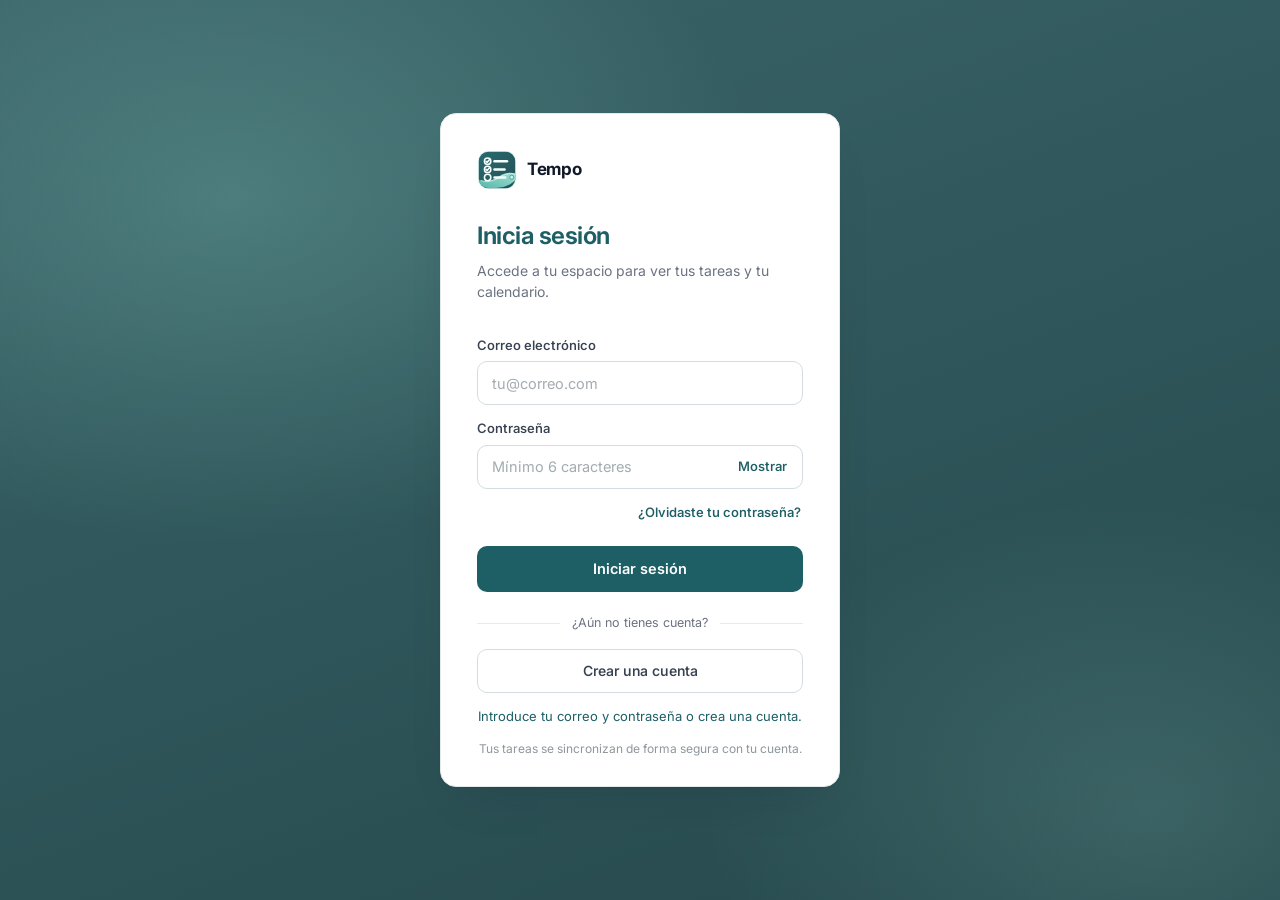
==== tempo/index.html @ befe290d "Rename index.html to tempo/index.html" ====
<!DOCTYPE html>
<html lang="es">
<head>
<meta charset="UTF-8">
<meta name="viewport" content="width=device-width, initial-scale=1, viewport-fit=cover">
<link rel="icon" type="image/png" sizes="256x256" href="[data-uri]">
<link rel="shortcut icon" type="image/png" href="[data-uri]">
<title>Tempo</title>
    

<link rel="preconnect" href="https://fonts.googleapis.com">
<link rel="preconnect" href="https://fonts.gstatic.com" crossorigin>
<link href="https://fonts.googleapis.com/css2?family=Inter:wght@400;500;600;700&display=swap" rel="stylesheet">
<style>
:root{
  --white:#ffffff;--ink:#111827;--ink2:#374151;--mute:#6b7280;--faint:#9ca3af;
  --line:#e5e7eb;--hover:#f6f7f9;
  --petrol:#1e5f66;--petrol-d:#174b51;--petrol-s:#e8f1f2;
  --red:#b42318;--red-s:#fef3f2;--amber:#92400e;--amber-s:#fef7e6;
  --blue-s:#eaf0f8;--blue:#2d4a6e;--green-s:#e9f5ee;--green:#2f6f4f;
  --sans:"Inter",system-ui,-apple-system,"Segoe UI",Roboto,sans-serif;
  color-scheme:light;
}
*{box-sizing:border-box}
html,body{margin:0;height:100%}
body{font-family:var(--sans);background:var(--white);color:var(--ink);font-size:14px;line-height:1.5;-webkit-font-smoothing:antialiased}
button,input,select,textarea{font:inherit;color:inherit}
button{cursor:pointer;background:none;border:0;padding:0}
svg{display:block}

.app{display:none;grid-template-columns:232px 1fr;height:100%}

/* Sidebar */
aside{background:var(--petrol);color:#d7e7e8;padding:22px 14px;display:flex;flex-direction:column;gap:2px;overflow:auto;padding-top:calc(22px + env(safe-area-inset-top,0px))}
.logo{display:flex;align-items:center;gap:10px;color:#fff;font-weight:700;font-size:20px;letter-spacing:-.03em;padding:4px 10px 26px}
.logo .tempo-mark{width:38px;height:38px;flex:none;filter:drop-shadow(0 2px 4px rgba(0,0,0,.16))}
.brand-name{color:#ffffff;font-weight:700;font-size:20px;letter-spacing:-.03em;line-height:1}.brand-dot{color:#9fd5ce;margin-left:1px;text-shadow:0 0 7px rgba(159,213,206,.45)}
.nav{display:flex;align-items:center;gap:10px;padding:8px 10px;border-radius:7px;color:#d7e7e8;width:100%;text-align:left;font-weight:500}
.nav svg{width:17px;height:17px;stroke:currentColor;fill:none;stroke-width:1.8;stroke-linecap:round;stroke-linejoin:round;flex:none;opacity:.85}
.nav:hover{background:rgba(255,255,255,.08);color:#fff}
.nav.on{background:rgba(255,255,255,.16);color:#fff}
.nav .count{margin-left:auto;font-size:12px;color:#a9cbcd;font-weight:500}
.side-h{font-size:11px;text-transform:uppercase;letter-spacing:.07em;color:#8fb9bb;font-weight:600;padding:0 10px;margin:28px 0 8px}
.tg{display:flex;align-items:center;gap:10px;padding:7px 10px;border-radius:7px;width:100%;text-align:left;color:#d7e7e8}
.tg:hover{background:rgba(255,255,255,.08);color:#fff}
.tg .count{margin-left:auto;font-size:12px;color:#a9cbcd}
.dot{width:8px;height:8px;border-radius:50%;background:var(--c);flex:none;display:inline-block}
.me{margin-top:auto;display:flex;align-items:center;gap:10px;padding:12px 10px;border-top:1px solid rgba(255,255,255,.12);color:#fff;font-weight:500}
.me small{display:block;color:#a9cbcd;font-size:12px;font-weight:400}
.avatar{width:32px;height:32px;border-radius:50%;background:rgba(255,255,255,.16);display:grid;place-items:center;font-weight:600;font-size:13px;flex:none}

/* Main */
main{padding:30px 40px 80px;overflow:auto;min-width:0;max-width:1120px;width:100%}
.page-h{display:flex;justify-content:space-between;align-items:center;gap:16px;flex-wrap:wrap;margin-bottom:24px}
h1{font-size:22px;font-weight:650;margin:0;letter-spacing:-.02em}
.sub{color:var(--mute);margin-top:3px}
.muted{color:var(--mute)}
.red{color:var(--red)}

.btn{display:inline-flex;align-items:center;gap:7px;height:36px;padding:0 14px;border-radius:8px;font-weight:500;font-size:14px;border:1px solid transparent;white-space:nowrap;transition:background .12s,border-color .12s}
.btn svg{width:16px;height:16px;stroke:currentColor;fill:none;stroke-width:2;stroke-linecap:round;stroke-linejoin:round}
.btn.primary{background:var(--petrol);color:#fff}
.btn.primary:hover{background:var(--petrol-d)}
.btn.secondary{background:#fff;border-color:var(--line);color:var(--ink2)}
.btn.secondary:hover{background:var(--hover);border-color:#d1d5db}
.btn.ghost{color:var(--ink2)}
.btn.ghost:hover{background:var(--hover)}
.btn.danger{color:var(--red)}
.btn.danger:hover{background:var(--red-s)}
.btn.icon{width:36px;padding:0;justify-content:center}
.link{color:var(--petrol);font-weight:500;font-size:13px;padding:4px 6px;border-radius:6px}
.link:hover{background:var(--petrol-s)}

/* Stats */
.page-h.band{background:#dcecee;margin:-30px -40px 28px;padding:30px 40px 26px;border-bottom:1px solid #c5dcdf}
.page-h.band h1{color:#174b51}
.page-h.band .sub{color:#4d7478}
/* Stats */
.stats{display:grid;grid-template-columns:repeat(4,minmax(0,1fr));border:1px solid var(--line);border-radius:10px;margin-bottom:28px;background:#fff;overflow:hidden;box-shadow:0 1px 2px rgba(17,24,39,.04),0 6px 16px -6px rgba(17,24,39,.12)}
.stat{padding:16px 18px;border-top:3px solid var(--petrol)}
.stat+.stat{border-left:1px solid var(--line)}
.stat .l{font-size:13px;color:var(--mute)}
.stat .sh{display:flex;align-items:center;gap:9px}
.sico{width:30px;height:30px;border-radius:8px;background:var(--petrol-s);color:var(--petrol);display:grid;place-items:center;flex:none}
.sico svg{width:16px;height:16px;stroke:currentColor;fill:none;stroke-width:2;stroke-linecap:round;stroke-linejoin:round}
.stat .v{font-size:30px;font-weight:650;letter-spacing:-.02em;margin-top:12px;line-height:1}
.stat .cap{font-size:12.5px;color:var(--mute);margin-top:9px}
.pbar{height:6px;background:var(--hover);border-radius:99px;overflow:hidden;margin-top:12px}
.pbar div{height:100%;background:var(--petrol);border-radius:99px}
.stat .v.red{color:var(--red)}

/* Sections */
.sec{margin-bottom:28px}
.sec-h{display:flex;align-items:center;justify-content:space-between;margin-bottom:8px}
.sec-h h2{font-size:15px;font-weight:600;margin:0;display:flex;align-items:center;gap:8px}
.sec-h h2 span{font-size:12px;color:var(--mute);background:var(--hover);border:1px solid var(--line);border-radius:99px;padding:0 8px;font-weight:500}
.list{border:1px solid var(--line);border-radius:10px;overflow:hidden;background:#fff;box-shadow:0 1px 2px rgba(17,24,39,.04),0 6px 16px -6px rgba(17,24,39,.12)}
.item{display:flex;align-items:center;gap:14px;padding:12px 14px;background:#fff}
.item+.item{border-top:1px solid var(--line)}
.item:hover{background:var(--hover)}
.item:hover .acts{opacity:1}
.item-main{flex:1;min-width:0;cursor:pointer}
.item-t{font-weight:500;overflow-wrap:anywhere}
.item.done .item-t{text-decoration:line-through;color:var(--mute)}
.item.done{opacity:.65}
.item-m{display:flex;align-items:center;gap:12px;flex-wrap:wrap;font-size:13px;color:var(--mute);margin-top:2px}
.item-m span{display:inline-flex;align-items:center;gap:6px}
.acts{display:flex;gap:2px;opacity:.55;transition:opacity .12s;flex:none}
@media (hover:none){.acts{opacity:1}}
.ibtn{width:30px;height:30px;border-radius:7px;display:grid;place-items:center;color:var(--mute)}
.ibtn:hover{background:#fff;color:var(--ink);box-shadow:0 0 0 1px var(--line)}
.ibtn.del:hover{color:var(--red)}
.ibtn svg{width:16px;height:16px;stroke:currentColor;fill:none;stroke-width:1.8;stroke-linecap:round;stroke-linejoin:round}
.chk{width:18px;height:18px;border:1.5px solid #c4cad3;border-radius:5px;flex:none;display:grid;place-items:center;background:#fff}
.chk:hover{border-color:var(--petrol)}
.chk.on{background:var(--petrol);border-color:var(--petrol)}
.chk svg{width:11px;height:11px;stroke:#fff;stroke-width:3;fill:none}
.badge{display:inline-flex;align-items:center;font-size:12px;font-weight:500;padding:1px 8px;border-radius:99px;background:var(--hover);color:var(--ink2)}
.badge.red{background:var(--red-s);color:var(--red)}
.badge.amber{background:var(--amber-s);color:var(--amber)}
.badge.blue{background:var(--blue-s);color:var(--blue)}
.badge.green{background:var(--green-s);color:var(--green)}
.empty{padding:28px 16px;text-align:center;color:var(--mute);border:1px dashed #d1d5db;border-radius:10px}

/* Calendar */
.toolbar{display:flex;align-items:center;justify-content:space-between;gap:12px;flex-wrap:wrap;margin-bottom:16px}
.tb-l{display:flex;align-items:center;gap:8px}
.tb-l h2{font-size:18px;font-weight:600;margin:0 8px;text-transform:capitalize;letter-spacing:-.01em}
.iconbox{width:32px;height:32px;border:1px solid var(--line);border-radius:7px;display:grid;place-items:center;background:#fff;color:var(--ink2)}
.iconbox:hover{background:var(--hover)}
.iconbox svg{width:15px;height:15px;stroke:currentColor;fill:none;stroke-width:2;stroke-linecap:round;stroke-linejoin:round}
.seg{display:inline-flex;background:var(--hover);border:1px solid var(--line);border-radius:8px;padding:2px}
.seg button{padding:5px 14px;border-radius:6px;color:var(--mute);font-weight:500;font-size:13px}
.seg button.on{background:#fff;color:var(--ink);box-shadow:0 1px 2px rgba(0,0,0,.08)}
.scroll{overflow-x:auto;border:1px solid var(--line);border-radius:10px}
.cal{min-width:780px}
.cal-grid{display:grid;grid-template-columns:repeat(7,minmax(0,1fr))}
.dh{padding:9px 10px;font-size:12px;color:var(--mute);font-weight:600;border-bottom:1px solid var(--line);background:var(--hover);text-transform:uppercase;letter-spacing:.04em}
.cell{min-height:120px;border-right:1px solid var(--line);border-bottom:1px solid var(--line);padding:6px 6px 8px;display:flex;flex-direction:column;gap:3px;min-width:0}
.cell:nth-child(7n){border-right:0}
.cell.out{background:#fbfbfc}
.cell.out .n{color:var(--faint)}
.cell .n{display:flex;justify-content:space-between;align-items:center;font-size:13px;color:var(--ink2);font-weight:500;padding:0 2px;margin-bottom:2px}
.cell .n .add{opacity:0;color:var(--mute);font-size:16px;line-height:1;padding:2px 5px;border-radius:5px;transition:opacity .12s}
.cell:hover .n .add,.wc:hover .add{opacity:1}
.cell .n .add:hover{background:var(--hover);color:var(--petrol)}
.cell.today .n b{background:var(--petrol);color:#fff;border-radius:99px;min-width:24px;height:24px;padding:0 6px;display:inline-grid;place-items:center;font-weight:600}
.ev{display:flex;align-items:center;gap:6px;font-size:12.5px;padding:4px 8px;border-radius:6px;cursor:pointer;min-width:0;background:var(--c);color:#fff;font-weight:500}
.ev:hover{filter:brightness(1.08)}
.ev i{display:none}
.ev span{min-width:0;overflow:hidden;text-overflow:ellipsis;white-space:nowrap}
.ev em{font-style:normal;color:rgba(255,255,255,.85);flex:none;font-size:11.5px;font-weight:600}
.ev.done{opacity:.5}
.ev.done span{text-decoration:line-through}
.ev.late{box-shadow:inset 3px 0 0 #7f1d1d}
.ev.wrap span{white-space:normal;overflow-wrap:anywhere}
.week{display:grid;grid-template-columns:repeat(7,minmax(0,1fr));min-width:900px}
.wc{border-right:1px solid var(--line);padding:10px 8px;min-height:500px;display:flex;flex-direction:column;gap:6px;background:#fff}
.wc:last-child{border-right:0}
.wc.today{background:#f5faf9}
.wh{display:flex;justify-content:space-between;align-items:center;padding:2px 4px 8px;border-bottom:1px solid var(--line);margin-bottom:4px}
.wh span{font-size:12px;color:var(--mute);font-weight:600;text-transform:uppercase;letter-spacing:.04em}
.wh b{font-size:16px;font-weight:600}
.wc.today .wh b{background:var(--petrol);color:#fff;border-radius:99px;padding:0 8px;line-height:24px}
.wc .add{opacity:1;color:var(--mute);font-size:13px;padding:6px;border-radius:6px;text-align:left;margin-top:auto}
.wc .add:hover{background:var(--hover);color:var(--petrol)}

/* Tasks */
.tabs{display:flex;gap:4px;border-bottom:1px solid var(--line);margin-bottom:16px}
.tabs button{padding:10px 12px;color:var(--mute);font-weight:500;border-bottom:2px solid transparent;margin-bottom:-1px}
.tabs button:hover{color:var(--ink)}
.tabs button.on{color:var(--petrol);border-color:var(--petrol)}
.tabs small{font-size:12px;background:var(--hover);border-radius:99px;padding:0 7px;margin-left:6px;color:var(--mute);font-weight:500}
.tabs button.on small{background:var(--petrol-s);color:var(--petrol)}
.tools{display:flex;gap:10px;align-items:center;flex-wrap:wrap;margin-bottom:14px}
.search{position:relative;min-width:240px}
.search svg{position:absolute;left:10px;top:50%;transform:translateY(-50%);width:16px;height:16px;stroke:var(--faint);fill:none;stroke-width:2}
input[type=search],select,input[type=date],input[type=time],input[type=text],textarea{border:1px solid #d1d5db;background:#fff;border-radius:8px;padding:0 12px;height:40px;outline:none;font-size:14px;color:var(--ink)}
textarea{padding:8px 12px;height:auto}
.search input{padding-left:34px;width:100%}
input:focus,select:focus,textarea:focus{border-color:var(--petrol);box-shadow:0 0 0 3px var(--petrol-s)}
.chips{display:flex;gap:6px;flex-wrap:wrap}
.chips button{height:30px;padding:0 11px;border-radius:99px;border:1px solid var(--line);font-size:13px;color:var(--ink2);font-weight:500;background:#fff}
.chips button:hover{border-color:#cbd1d9}
.chips button.on{background:var(--petrol-s);border-color:#bcd7da;color:var(--petrol)}
.table{border:1px solid var(--line);border-radius:10px;overflow:hidden;background:#fff}
table{width:100%;border-collapse:collapse;min-width:760px}
th{text-align:left;font-size:12px;color:var(--mute);font-weight:600;padding:10px 14px;background:var(--hover);border-bottom:1px solid var(--line)}
td{padding:11px 14px;border-bottom:1px solid var(--line);vertical-align:middle}
tr:last-child td{border-bottom:0}
tbody tr:hover td{background:#fafbfc}
tr.done td.t-main .t{text-decoration:line-through;color:var(--mute)}
td.t-main{cursor:pointer}
td.right{text-align:right;white-space:nowrap}
.pill{display:inline-flex;align-items:center;gap:6px;height:24px;padding:0 9px;border-radius:99px;font-size:12.5px;font-weight:500;border:0;background:var(--hover);color:var(--ink2)}
.pill:hover{filter:brightness(.97)}

/* Modal */
.ov{position:fixed;inset:0;background:rgba(17,24,39,.4);display:none;place-items:center;z-index:30;padding:16px}
.ov.open{display:grid;align-items:start;padding-top:7vh}
.modal{background:#fff;border-radius:14px;border:1px solid var(--line);width:560px;max-width:100%;padding:28px 28px 22px;max-height:92vh;overflow:auto;box-shadow:0 24px 60px -12px rgba(17,24,39,.28)}
.modal h2{font-size:20px;font-weight:650;margin:0 0 2px;letter-spacing:-.02em}
.modal .sub{margin-bottom:20px;font-size:13.5px}
.f{margin-top:18px}
.f input[type=text]{font-size:15px;height:42px}
.f label{display:block;font-size:12.5px;font-weight:600;color:var(--ink2);margin-bottom:7px;letter-spacing:.01em}
.f input,.f textarea{width:100%}
.f textarea{resize:vertical}
.g2{display:grid;grid-template-columns:1fr 1fr;gap:14px}
.opts{display:flex;gap:6px;flex-wrap:wrap}
.opts button{height:34px;padding:0 13px;border:1px solid var(--line);border-radius:8px;font-size:13px;color:var(--ink2);font-weight:500;display:inline-flex;align-items:center;gap:8px;background:#fff}
.opts button:hover{border-color:#cbd1d9}
.opts button::before{content:"";width:7px;height:7px;border-radius:50%;background:var(--c)}
.opts.nodot button::before{display:none}
.opts button.on{border-color:var(--petrol);background:var(--petrol-s);color:var(--petrol-d);font-weight:600;box-shadow:inset 0 0 0 1px var(--petrol)}
.mf{display:flex;justify-content:space-between;align-items:center;margin-top:28px;padding-top:18px;border-top:1px solid var(--line);gap:8px}
.mf .l{display:flex;gap:8px}

.modal{width:640px;padding:0;max-height:92vh;display:flex;flex-direction:column;overflow:hidden}
.m-head{display:flex;justify-content:space-between;align-items:flex-start;padding:22px 28px 16px;border-bottom:1px solid var(--line)}
.m-body{overflow:auto;padding:4px 28px;flex:1}
.m-sec{padding:18px 0;border-bottom:1px solid var(--line)}
.m-sec:last-child{border-bottom:0}
.m-label{font-size:11.5px;text-transform:uppercase;letter-spacing:.07em;color:var(--mute);font-weight:600;margin-bottom:12px;display:flex;gap:8px;align-items:center}
.m-count{background:var(--hover);border-radius:99px;padding:0 8px;text-transform:none;letter-spacing:0;font-weight:500}
.input-lg{width:100%;height:44px;font-size:16px;font-weight:500;border:1px solid #d1d5db;border-radius:10px;padding:0 14px;margin-bottom:10px;outline:none;background:#fff}
.m-sec textarea{width:100%;border:1px solid #d1d5db;border-radius:10px;padding:10px 14px;resize:vertical;font:inherit;outline:none}
.input-lg:focus,.m-sec textarea:focus,.sel:focus,.g3 input:focus,.sub-add input:focus{border-color:var(--petrol);box-shadow:0 0 0 3px var(--petrol-s)}
.g3{display:grid;grid-template-columns:1.2fr 1fr 1fr;gap:12px}
.g3 label,.g2 label{display:block;font-size:12.5px;font-weight:600;color:var(--ink2);margin-bottom:7px}
.g3 input,.sel{width:100%;height:40px;border:1px solid #d1d5db;border-radius:8px;padding:0 10px;background:#fff;font:inherit;color:var(--ink);outline:none}
.field-row{display:flex;align-items:center;gap:14px;margin-bottom:12px}
.field-row>span{width:84px;font-size:13px;color:var(--ink2);font-weight:500;flex:none}
.field-row .opts{flex:1}
.sub-row{display:flex;align-items:center;gap:12px;padding:9px 2px;border-bottom:1px solid var(--line)}
.sub-row span{flex:1}
.sub-row.done span{text-decoration:line-through;color:var(--mute)}
.sub-add{display:flex;gap:8px;margin-top:12px}
.sub-add input{flex:1;height:38px;border:1px solid #d1d5db;border-radius:8px;padding:0 12px;font:inherit;outline:none}
.m-foot{display:flex;justify-content:space-between;align-items:center;padding:16px 28px;border-top:1px solid var(--line);background:#fbfbfc}
.m-foot .l{display:flex;gap:8px}
.srch-box{width:560px;padding:16px;max-height:80vh}
.srch-box input{width:100%;height:44px;font-size:15px;border:1px solid #d1d5db;border-radius:10px;padding:0 14px;outline:none}
.srch-box input:focus{border-color:var(--petrol);box-shadow:0 0 0 3px var(--petrol-s)}
#srch-res{margin-top:10px;max-height:52vh;overflow:auto}
.srch-item{display:flex;align-items:center;gap:10px;width:100%;padding:10px 12px;border-radius:8px;text-align:left;color:var(--ink)}
.srch-item:hover{background:var(--hover)}
.srch-item svg{width:15px;height:15px;stroke:var(--mute);fill:none;stroke-width:2}
.srch-item small{margin-left:auto;color:var(--mute);font-size:12px}
.srch-tip{font-size:12px;color:var(--mute);margin-top:10px}
.board{display:grid;grid-template-columns:repeat(3,minmax(0,1fr));gap:14px}
.bcol{background:var(--hover);border-radius:10px;padding:12px;min-height:300px;display:flex;flex-direction:column;gap:8px}
.bh{display:flex;justify-content:space-between;font-weight:600;font-size:13px;padding:2px 4px 8px}
.bh b{color:var(--mute);font-weight:500}
.bcard{background:#fff;border:1px solid var(--line);border-radius:9px;padding:11px 12px;cursor:grab;box-shadow:0 1px 2px rgba(17,24,39,.05)}
.bcard:hover{border-color:#cbd1d9}
.bt{font-weight:500;margin-bottom:4px}
.day-view{border:1px solid var(--line);border-radius:10px;background:#fff;overflow:hidden}
.day-untimed{display:flex;gap:8px;align-items:center;flex-wrap:wrap;padding:12px 14px;border-bottom:1px solid var(--line);background:var(--hover)}
.hour-row{display:flex;border-bottom:1px solid var(--line);min-height:52px}
.hour-row:last-child{border-bottom:0}
.hour-lbl{width:72px;flex:none;padding:8px 12px;font-size:12px;color:var(--mute);border-right:1px solid var(--line)}
.hour-body{flex:1;padding:6px 10px;display:flex;flex-direction:column;gap:4px;min-width:0}
.hour-body .ev{white-space:normal}
@media (max-width:820px){.board{grid-template-columns:1fr}}
.hist-row{display:flex;gap:12px;font-size:13px;padding:7px 0;border-bottom:1px solid var(--line)}
.hist-row span{color:var(--mute);width:84px;flex:none;font-variant-numeric:tabular-nums}
.focus-box{width:440px;padding:26px 28px;text-align:center}
.focus-box .m-head{padding:0 0 4px;border:0;text-align:left}
.focus-time{font-size:64px;font-weight:650;letter-spacing:-.03em;font-variant-numeric:tabular-nums;margin:18px 0 4px}
.focus-task{color:var(--mute);margin-bottom:6px;min-height:20px}
.focus-box .f{text-align:left}
.focus-actions{display:flex;gap:8px;justify-content:center;margin-top:18px}
.wchart{display:flex;gap:12px;align-items:flex-end;border:1px solid var(--line);border-radius:10px;padding:18px 16px 12px;background:#fff}
.wcol2{flex:1;display:flex;flex-direction:column;align-items:center;gap:6px;min-width:0}
.wcol2 b{font-weight:600;font-size:13px}
.wtrack{height:150px;width:100%;display:flex;align-items:flex-end;justify-content:center}
.wfill{width:70%;max-width:44px;background:var(--petrol);border-radius:6px 6px 0 0;min-height:3px}
.wcol2 span{font-size:12px;color:var(--mute);white-space:nowrap}
.trows .trow{display:grid;grid-template-columns:1fr 130px 170px;gap:12px;padding:14px;border-bottom:1px solid var(--line);font-size:14px}
.trows .trow:last-child{border-bottom:0}
.trows .trow span:not(:first-child){color:var(--mute)}
.trows .trow>span:first-child{display:flex;align-items:center;gap:10px;color:var(--ink);font-weight:600}
.trows .trow .dot{margin:0}
.tabs{display:inline-flex;gap:2px;background:var(--hover);border:1px solid var(--line);border-radius:10px;padding:3px;margin-bottom:18px;flex-wrap:wrap}
.tabs button{border-bottom:0;margin:0;padding:7px 13px;border-radius:7px;font-size:13.5px;color:var(--mute);display:inline-flex;align-items:center;gap:4px;transition:background .12s,color .12s}
.tabs button:hover{color:var(--ink)}
.tabs button.on{background:#fff;color:var(--ink);font-weight:600;box-shadow:0 1px 3px rgba(17,24,39,.12)}
.tabs button.on small{background:var(--petrol-s);color:var(--petrol)}
.tabs small{font-size:11.5px;background:transparent;margin-left:4px;padding:0 6px;border-radius:99px;border:1px solid var(--line);color:var(--mute);font-weight:600}
.tools{gap:12px;padding:14px 16px;border:1px solid var(--line);border-radius:12px;background:#fff;box-shadow:0 1px 2px rgba(17,24,39,.04);margin-bottom:18px}
.search input{height:46px;border-radius:10px;background:#fff;border-color:#d3e9e4;font-size:15px}
.search input:focus{background:#fff;border-color:var(--petrol)}
.chips{background:var(--hover);padding:3px;border-radius:10px;gap:2px}
.chips button{height:36px;border:0;background:transparent;padding:0 14px;border-radius:7px;font-size:14px}
.chips button:hover{background:rgba(255,255,255,.7)}
.chips button.on{background:#fff;color:var(--ink);font-weight:600;box-shadow:0 1px 3px rgba(17,24,39,.12);border:0}
.tools select{height:46px;border-radius:10px;background:#fff;border:1px solid #e3e8ea;padding:0 30px 0 12px;font-size:14px;color:var(--ink2)}
.table{border-radius:12px;box-shadow:0 1px 2px rgba(17,24,39,.04),0 8px 20px -12px rgba(17,24,39,.15)}
th{background:#f8fafb;font-size:13.5px;letter-spacing:.02em;padding:14px 16px;color:var(--ink2);font-weight:600}
td{padding:13px 16px}
tbody tr{transition:background .12s}
tbody tr:hover td{background:#f7fbfa}
.table .pill{height:26px;padding:0 11px;border-radius:99px;font-weight:600;font-size:12px;border:0}
.table .badge{font-weight:600;font-size:12px;padding:3px 10px;border-radius:99px}
.table .t-main .row-title{color:var(--ink);font-size:14px}
.table tr.done .t-main .row-title{text-decoration:line-through;color:var(--mute)}
.bcol{background:#f3f6f7;border:1px solid #e6ecee}
.bcard{border-radius:10px;padding:13px 14px;transition:transform .12s,box-shadow .12s,border-color .12s}
.bcard:hover{transform:translateY(-1px);box-shadow:0 6px 16px -8px rgba(17,24,39,.22);border-color:#cfd8dc}
.bh{font-size:13.5px}
.bh span{display:flex;align-items:center;gap:8px}
.table td:nth-child(4) .badge{background:transparent!important;color:var(--ink2)!important;padding:0!important;font-weight:500;font-size:13px}
.table td:nth-child(4) .badge::before{content:"••• ";letter-spacing:1px;color:var(--faint)}
.table td.t-main .row-title{font-weight:600}
.bcard .item-m{font-size:12.5px}
.bcol{background:#f5f7f8;border-color:#e9eef0}
.tools{background:#f8fafb;border:1px solid #e8ecef;box-shadow:none;padding:18px 20px;border-radius:12px}
.tools .seg button{padding:9px 16px;font-size:14px}
.tools .chips{background:#fff}
.prio svg{width:15px;height:15px;stroke:#111827;fill:none;stroke-width:2.4;stroke-linecap:round;stroke-linejoin:round;flex:none}
.tagc{display:inline-flex;align-items:center;gap:8px;color:var(--ink);font-weight:500;font-size:13.5px;text-decoration:none}
.prio{display:inline-flex;align-items:center;gap:7px;font-weight:500;font-size:13px;color:var(--ink2)}
.prio::before{font-weight:700;font-size:15px;line-height:1}
.prio-alta::before{content:"↑";color:#c0392b}
.prio-media::before{content:"→";color:#b7791f}
.prio-baja::before{content:"↓";color:#1e8449}
.done-ic{width:56px;height:56px;border-radius:50%;background:var(--petrol-s);color:var(--petrol);display:grid;place-items:center;margin:6px auto 14px}
.done-ic svg{width:26px;height:26px;stroke:currentColor;fill:none;stroke-width:2.4;stroke-linecap:round;stroke-linejoin:round}
.dur-row{display:flex;gap:6px;justify-content:center;flex-wrap:wrap;margin:14px 0 4px}
.dur-row .pillbtn{height:38px;padding:0 16px;border:1px solid #d1d5db;border-radius:8px;background:#fff;color:var(--ink2);font-weight:500;font-size:14px;display:inline-flex;align-items:center;cursor:pointer}
.dur-row .pillbtn:hover:not(:disabled){border-color:var(--petrol);color:var(--petrol)}
.dur-row .pillbtn.on{background:var(--petrol);border-color:var(--petrol);color:#fff;font-weight:600}
.dur-row .pillbtn:disabled{opacity:.5;cursor:default}
.dur-custom{display:flex;gap:8px;justify-content:center;align-items:center;margin-top:8px}
.dur-custom input{width:160px;height:36px;border:1px solid #d1d5db;border-radius:8px;padding:0 10px;font:inherit;outline:none}
.dur-custom input:focus{border-color:var(--petrol);box-shadow:0 0 0 3px var(--petrol-s)}
.home-cols{display:grid;grid-template-columns:minmax(0,1.5fr) minmax(0,1fr);gap:32px;align-items:start}
.home-cols .sec-h{display:flex;align-items:center;justify-content:space-between;padding-bottom:10px;margin-bottom:12px;border-bottom:1px solid var(--line)}
.home-cols .sec-h h2{font-size:17px;font-weight:650;letter-spacing:-.015em;color:var(--ink);display:flex;align-items:center;gap:8px}
.home-cols .sec-h h2 span{font-size:12px;font-weight:500;color:var(--mute);background:var(--hover);border:1px solid var(--line);border-radius:99px;padding:0 8px}
.day-h{display:flex;justify-content:space-between;align-items:baseline;margin:18px 0 8px;font-size:13px}
.day-h:first-of-type{margin-top:0}
.day-h b{font-weight:600}
.day-h span{color:var(--mute)}
.home-cols aside{background:#eaf5f3;border:1px solid #d3e9e4;border-radius:12px;padding:18px 18px 8px}
.home-cols aside .day-h{color:var(--ink);margin:16px 0 8px}
.home-cols aside .day-h b{color:var(--ink);font-weight:600;font-size:13px}
.home-cols aside .list{background:#fff;box-shadow:none;border:1px solid var(--line)}
.home-cols aside .item{background:#fff}
.home-cols aside .item-t{color:var(--ink);font-weight:500}

/* Pendientes generales: independientes del calendario */
.general-board{margin-top:30px;padding:18px;background:#fff;border:1px solid var(--line);border-radius:12px;box-shadow:0 2px 8px rgba(17,24,39,.035)}
.general-board .sec-h{display:flex;align-items:center;justify-content:space-between;padding-bottom:12px;margin-bottom:10px;border-bottom:1px solid var(--line)}
.general-board .sec-h h2{font-size:17px;font-weight:650;display:flex;align-items:center;gap:8px}
.general-board .board-sub{font-size:12px;color:var(--mute);margin-top:2px}
.general-table-wrap{overflow-x:auto}
.general-table{width:100%;border-collapse:collapse;min-width:480px}
.general-table th{text-align:left;color:var(--mute);font-size:11px;font-weight:600;letter-spacing:.045em;padding:10px 12px;border-bottom:1px solid var(--line)}
.general-table td{padding:11px 12px;border-bottom:1px solid var(--line);font-size:13px;color:var(--ink2);vertical-align:middle}
.general-table tr:last-child td{border-bottom:0}
.general-table td:first-child{font-weight:500;color:var(--ink)}
.general-table .board-actions{white-space:nowrap;text-align:right}
.board-status{border:0;border-radius:99px;padding:5px 10px;font-size:12px;cursor:pointer;background:#f0f1f2;color:#555}
.board-status[data-status="en_curso"]{background:#eaf0f8;color:#2d4a6e}
.board-status[data-status="hecha"]{background:#e9f5ee;color:#2f6f4f}
.board-empty{padding:20px;text-align:center;color:var(--mute);font-size:13px;border:1px dashed var(--line);border-radius:9px}
.board-add{display:inline-flex;align-items:center;justify-content:center;gap:7px;margin-top:12px;padding:9px 15px;border:0;border-radius:8px;background:var(--petrol);color:#fff;font-weight:600;font-size:13px;cursor:pointer;transition:background .15s}
.board-add:hover{background:var(--petrol-d)}
.note-editor-row td{background:#f8fbfa;padding:10px 8px}
.note-editor-row input,.note-editor-row select{width:100%;min-width:0;height:36px;padding:0 9px;border:1px solid var(--line);border-radius:7px;background:#fff;color:var(--ink);font:inherit;font-size:12px;outline:none}
.note-editor-row input:focus,.note-editor-row select:focus{border-color:var(--petrol);box-shadow:0 0 0 2px rgba(56,95,101,.10)}
.note-editor-actions{display:flex;align-items:center;gap:6px;justify-content:flex-end}
.note-save{height:32px;padding:0 11px;border:0;border-radius:7px;background:var(--petrol);color:#fff;font-size:12px;font-weight:600;cursor:pointer}
.note-cancel{height:32px;padding:0 9px;border:1px solid var(--line);border-radius:7px;background:#fff;color:var(--mute);font-size:12px;cursor:pointer}
@media(max-width:650px){.general-table{min-width:620px}}
.board-icon-btn{border:0;background:transparent;color:var(--mute);padding:5px;border-radius:6px;cursor:pointer}
.board-icon-btn:hover{background:var(--hover);color:var(--ink)}
@media (max-width:1000px){.home-cols{grid-template-columns:1fr}}
.focus-box{width:460px;padding:0;overflow:hidden;text-align:left;border-radius:16px}
.fc-head{background:var(--petrol);color:#fff;padding:20px 24px;display:flex;justify-content:space-between;align-items:flex-start;gap:12px}
.fc-k{font-size:11.5px;text-transform:uppercase;letter-spacing:.08em;opacity:.75;font-weight:600}
.fc-t{font-size:17px;font-weight:600;margin-top:4px;line-height:1.3;overflow-wrap:anywhere}
.fc-x{width:32px;height:32px;border-radius:8px;display:grid;place-items:center;color:#fff;background:rgba(255,255,255,.12);flex:none}
.fc-x:hover{background:rgba(255,255,255,.22)}
.fc-x svg{width:16px;height:16px;stroke:currentColor;fill:none;stroke-width:2;stroke-linecap:round}
.fc-body{padding:22px 24px 24px;text-align:center}
.ring{position:relative;width:220px;height:220px;margin:0 auto 18px}
.ring svg{width:100%;height:100%}
.ring-bg{fill:none;stroke:#e6eeef;stroke-width:10}
.ring-fg{fill:none;stroke:var(--petrol);stroke-width:10;stroke-linecap:round;transition:stroke-dashoffset .9s linear}
.ring-txt{position:absolute;inset:0;display:flex;flex-direction:column;align-items:center;justify-content:center}
.ring-txt b{font-size:46px;font-weight:650;letter-spacing:-.03em;font-variant-numeric:tabular-nums;line-height:1}
.ring-txt span{font-size:12.5px;color:var(--mute);margin-top:6px}
.focus-box .focus-actions .btn.primary{min-width:124px;justify-content:center}
#toast{position:fixed;bottom:22px;left:50%;transform:translate(-50%,130px);background:var(--ink);color:#fff;padding:10px 16px;border-radius:8px;transition:transform .22s;z-index:50;font-size:13.5px;pointer-events:none;font-weight:500}
#toast.show{transform:translate(-50%,0)}

@media (max-width:1000px){
  .stats{grid-template-columns:repeat(2,minmax(0,1fr))}
  .stat:nth-child(3){border-left:0}
  .stat:nth-child(n+3){border-top:1px solid var(--line)}
}
@media (max-width:820px){
  .app{grid-template-columns:1fr}
  aside{flex-direction:row;align-items:center;overflow-x:auto;padding:10px 12px;padding-top:calc(10px + env(safe-area-inset-top,0px));gap:4px}
  .logo{padding:0 10px 0 2px;font-size:16px}
  .nav{width:auto;white-space:nowrap}
  .nav .count,.side-h,.tg{display:none}.me{display:flex;margin:0 0 0 auto;padding:0 4px;border:0;min-width:max-content}.me-info{display:none}
  main{padding:20px 16px 80px}
  .g2{grid-template-columns:1fr}
}

.auth-screen{position:fixed;inset:0;z-index:100;background:#edf2f2;display:grid;place-items:center;padding:28px;overflow:auto}
.auth-card{width:min(960px,100%);min-height:570px;display:grid;grid-template-columns:1.02fr .98fr;background:#fff;border:1px solid #dfe7e7;border-radius:24px;overflow:hidden;box-shadow:0 24px 80px rgba(17,50,54,.13)}
.auth-brand-panel{position:relative;isolation:isolate;overflow:hidden;background:linear-gradient(145deg,#123e43 0%,#1e5f66 58%,#2b7478 100%);color:#fff;padding:42px;display:flex;flex-direction:column;justify-content:space-between}
.auth-brand-panel:before,.auth-brand-panel:after{content:"";position:absolute;z-index:-1;border:1px solid rgba(255,255,255,.13);border-radius:50%;width:440px;height:440px;right:-190px;top:80px}
.auth-brand-panel:after{width:330px;height:330px;right:-135px;top:135px;border-color:rgba(255,255,255,.18)}
.auth-brand{display:flex;align-items:center;gap:11px;font-size:21px;font-weight:750;letter-spacing:-.04em}
.auth-brand-mark{width:48px;height:48px;display:block;flex:none;filter:drop-shadow(0 5px 9px rgba(0,0,0,.22))}
.auth-brand-mark .tempo-mark{width:48px;height:48px;display:block;filter:drop-shadow(0 3px 5px rgba(0,0,0,.22))}
.auth-brand-copy{max-width:390px;margin:70px 0 56px}
.auth-eyebrow{font-size:11px;font-weight:700;letter-spacing:.16em;text-transform:uppercase;color:#a9d4d2;margin-bottom:18px}
.auth-brand-copy h2{font-size:clamp(30px,4vw,43px);line-height:1.12;letter-spacing:-.045em;margin:0 0 17px;color:#fff}
.auth-brand-copy p{font-size:15px;line-height:1.75;color:#d2e4e3;margin:0;max-width:340px}
.auth-mini{display:flex;gap:9px;align-items:center;color:#c4dddc;font-size:12px}
.auth-mini span{width:7px;height:7px;border-radius:50%;background:#8bd0c3;box-shadow:0 0 0 5px rgba(139,208,195,.12)}
.auth-form-panel{padding:54px clamp(28px,5vw,64px);display:flex;flex-direction:column;justify-content:center}
.auth-form-panel .auth-top{display:none}
.auth-form-panel h1{font-size:28px;letter-spacing:-.04em;color:#183f43;margin:0 0 8px}
.auth-form-panel .auth-intro{font-size:14px;line-height:1.6;color:#718083;margin:0 0 26px}
.auth-card label{display:block;font-size:12px;font-weight:650;color:#34494b;margin:17px 0 7px;letter-spacing:.01em}
.auth-card input{width:100%;height:48px;border:1px solid #d5dfe0;border-radius:10px;padding:0 14px;background:#fbfcfc;outline:none;transition:border .15s,box-shadow .15s}
.auth-card input:focus{border-color:#34777a;box-shadow:0 0 0 3px rgba(30,95,102,.12);background:#fff}
.auth-card button{width:100%;height:48px;border-radius:10px;margin-top:20px;background:#1e5f66;color:white;font-weight:650;transition:background .15s,transform .15s}
.auth-card button:hover{background:#174b51;transform:translateY(-1px)}
.auth-card button.alt{background:#fff;color:#1e5f66;border:1px solid #d5dfe0;margin-top:10px}
.auth-card button.alt:hover{background:#f2f7f7;border-color:#9dbbbc}
.auth-msg{font-size:12px;line-height:1.5;min-height:20px;margin-top:14px;color:#1e5f66}
.auth-switch-note{font-size:11px;color:#96a2a3;margin-top:25px;line-height:1.5}
.me{gap:9px}.me-info{min-width:0;flex:1;overflow:hidden}.me-info strong{display:block;overflow:hidden;text-overflow:ellipsis;white-space:nowrap;font-size:12px}.me-info small{display:block;color:#a9cbcd;font-size:11px;font-weight:400}
.logout-btn{width:auto;min-height:34px;flex:none;border:1px solid rgba(255,255,255,.24);border-radius:8px;color:#fff;display:flex;align-items:center;justify-content:center;gap:7px;padding:0 9px;font-size:11px;font-weight:600;white-space:nowrap}.logout-btn:hover{background:rgba(255,255,255,.12);color:#fff}.logout-btn svg{width:15px;height:15px;stroke:currentColor;fill:none;stroke-width:1.8;stroke-linecap:round;stroke-linejoin:round}.logout-btn:disabled{opacity:.55;cursor:wait}
@media(max-width:700px){.auth-screen{padding:14px}.auth-card{width:460px;min-height:0;display:block;border-radius:18px}.auth-brand-panel{padding:25px 26px 28px;min-height:190px}.auth-brand-copy{margin:32px 0 4px}.auth-brand-copy h2{font-size:29px}.auth-brand-copy p{font-size:13px}.auth-mini{display:none}.auth-form-panel{padding:30px 26px 32px}.auth-form-panel h1{font-size:24px}.me{display:flex;margin:0 0 0 auto;padding:0 4px;border:0;min-width:max-content}.me-info{display:none}.logout-btn{width:auto;height:32px;padding:0 9px;font-size:11px}.app{grid-template-columns:1fr}aside{gap:5px}.logo{padding-right:8px}}

.pick-add{height:34px;padding:0 10px;border:0;border-radius:7px;font-size:13.5px;color:var(--petrol);font-weight:600;background:none;display:inline-flex;align-items:center;gap:4px}
.pick-add::before{display:none!important}
.pick-add:hover{background:var(--petrol-s);text-decoration:none}
.cat-draft{margin-top:12px;padding:14px;border:1px solid #d3e9e4;border-radius:10px;background:#f4faf8}
.cat-draft input{width:100%;height:40px;border:1px solid #d1d5db;border-radius:8px;padding:0 12px;font:inherit;background:#fff;outline:none}
.cat-draft input:focus{border-color:var(--petrol);box-shadow:0 0 0 3px var(--petrol-s)}
.cat-colors{display:flex;gap:10px;margin-top:12px}
.cat-sw{width:26px;height:26px;border-radius:50%;background:var(--c);border:2px solid #fff;box-shadow:0 0 0 1px #d1d5db}
.cat-sw.on{box-shadow:0 0 0 2px var(--ink)}
.cat-row{display:flex;gap:8px;margin-top:12px;flex-wrap:wrap}
.cat-actions{display:flex;justify-content:flex-end;align-items:center;gap:8px;margin-top:14px}
.cat-actions .del{margin-right:auto}
.field-row{flex-wrap:wrap}
.field-row .cat-row,.field-row .cat-draft{flex:0 0 calc(100% - 98px);margin-left:98px;margin-top:10px}
.field-row .cat-row{margin-top:2px}
.ev{display:block!important;background:#fff!important;border:1px solid var(--line);border-left:3px solid var(--c);border-radius:8px;padding:6px 8px 7px;box-shadow:0 1px 2px rgba(17,24,39,.05);white-space:normal}
.ev:hover{border-color:#cbd1d9;background:#fff!important}
.ev-top{display:flex;align-items:baseline;gap:6px;min-width:0}
.ev-top em{font-style:normal;font-size:11px;font-weight:600;color:var(--c);flex:none}
.ev .ev-t{font-weight:600;color:var(--ink);font-size:12.5px;line-height:1.3;overflow:hidden;text-overflow:ellipsis;white-space:nowrap;min-width:0;border-left:0;padding-left:0}
.ev-d{margin-top:3px;font-size:11.5px;color:var(--mute);line-height:1.35;display:-webkit-box;-webkit-line-clamp:2;-webkit-box-orient:vertical;overflow:hidden}
.ev.done{opacity:.55}
.ev.done .ev-t{text-decoration:line-through}
.ev.late .ev-t{color:var(--red)}
.ev{display:block!important;background:var(--c)!important;border:0!important;color:#fff;border-radius:9px;padding:7px 10px 8px;box-shadow:0 3px 8px -4px rgba(17,24,39,.45)!important;text-shadow:0 1px 1px rgba(0,0,0,.12)}
.ev:hover{background:var(--c)!important;filter:brightness(1.07)}
.ev .ev-t{color:#fff;font-weight:650;font-size:13px}
.ev-top em{color:rgba(255,255,255,.85);font-weight:600}
.ev-d{color:rgba(255,255,255,.9);font-size:12px;margin-top:4px}
.ev.late{outline:2px solid rgba(255,255,255,.7);outline-offset:-2px}
.ev.done{opacity:.6}
.ev.done .ev-t{text-decoration:line-through}
.more-btn{font-size:12px;font-weight:600;color:var(--petrol);background:none;border:0;padding:2px 4px;text-align:left;border-radius:6px}
.more-btn:hover{background:var(--petrol-s)}
.hour-row{position:relative}
.now-line{position:absolute;left:72px;right:0;height:2px;background:#374151;z-index:3;pointer-events:none}
.now-line::before{content:"";position:absolute;left:-5px;top:-4px;width:10px;height:10px;border-radius:50%;background:#374151}
.tpl-box{width:520px}
.tpl-list{display:flex;flex-direction:column;gap:12px;margin-top:16px}
.tpl-card{display:flex;align-items:center;justify-content:space-between;gap:16px;padding:16px 18px;border:1px solid var(--line);border-radius:12px;background:#fff}
.tpl-card b{display:block;font-size:15px;color:var(--ink)}
.tpl-card span{font-size:13px;color:var(--mute)}
.rem-banner{position:fixed;right:20px;bottom:20px;z-index:60;background:#fff;border:1px solid var(--line);border-radius:12px;box-shadow:0 16px 40px -12px rgba(17,24,39,.35);padding:14px 16px;display:flex;align-items:center;gap:16px;max-width:360px}
.rem-banner b{display:block;font-size:13px;color:var(--ink)}
.rem-banner span{font-size:13.5px;color:var(--ink2)}
@media (min-width:701px){
.me{flex-wrap:wrap;row-gap:12px;padding:14px 10px}
.me-info{flex:1;min-width:0}
.me-info strong{white-space:normal;overflow-wrap:anywhere;font-size:12.5px;line-height:1.3}
.logout-btn{flex:0 0 100%;width:100%;height:36px;min-height:36px;justify-content:center;font-size:12.5px;padding:0 12px;background:rgba(255,255,255,.06)}
}
.sa-box{width:440px;padding:24px}
.sa-actions{display:flex;justify-content:flex-end;gap:8px;margin-top:20px;flex-wrap:wrap}
.btn.danger-solid{background:#b42318;color:#fff;border:1px solid #b42318;height:36px;padding:0 14px;border-radius:8px;font-weight:500;font-size:14px}
.btn.danger-solid:hover{background:#912018}
.item-main,.item-t{user-select:none;-webkit-user-select:none}
.acts .ibtn.del{color:#b42318}
.note-del-btn{display:flex;align-items:center;gap:6px;margin:10px 0 0 auto;padding:6px 10px;border:0;border-radius:7px;background:transparent;color:#b42318;font-size:12.5px;font-weight:500;cursor:pointer}
.note-del-btn:hover{background:#fee2e2}
.note-del-btn svg{width:15px;height:15px}
.note-del-btn svg,.board-icon-btn svg{width:16px;height:16px;fill:none;stroke:currentColor;stroke-width:2;stroke-linecap:round;stroke-linejoin:round}
.home-cols > section .acts .ibtn[data-act="edit"],.home-cols > section .acts .ibtn.del{display:none}
.home-cols aside .acts .ibtn[data-act="edit"],.home-cols aside .acts .ibtn.del{display:none}
.day-grid{position:relative;background:#fff;border:1px solid var(--line);border-radius:10px;overflow:hidden}
.day-grid .hl{position:absolute;left:0;right:0;border-top:1px solid var(--line)}
.day-grid .hl span{position:absolute;left:14px;top:-9px;font-size:12px;color:var(--mute);background:#fff;padding-right:6px}
.day-events{position:absolute;left:84px;right:12px;top:0;bottom:0}
.day-grid .now-line{left:72px}
.day-grid .ev{overflow:hidden}
.day-grid .ev-d{-webkit-line-clamp:4}
.wc{min-height:0!important}
.wgrid{position:relative;margin-top:6px}
.wgrid .day-events{left:0;right:0}
.wgrid .now-line{left:0}
.wgrid .ev{font-size:11.5px;padding:4px 6px}
.wgrid .ev-d{display:none}
.wgrid .ev .ev-t{font-size:11.5px}
.wgrid .ev span{border-left:0;padding-left:0}
.day-grid.nolabel .hl{left:0}
.more-chip{position:absolute;right:4px;z-index:4;height:20px;padding:0 6px;border:1px solid var(--line);border-radius:6px;background:#fff;color:var(--petrol);font-size:11px;font-weight:700}
.more-chip:hover{background:var(--petrol-s)}
.scroll:has(> .week){border:0;border-radius:0}
.week{border:1px solid var(--line);border-radius:12px;overflow:hidden;background:#fff;box-shadow:0 1px 2px rgba(17,24,39,.04)}
.wc{border-right:1px solid #eef1f2;padding:0;background:#fff;min-height:0}
.wc:last-child{border-right:0}
.wc.today{background:#f7fbfa}
.wh{display:flex;flex-direction:column;align-items:flex-start;gap:1px;padding:12px 12px 10px;margin:0;border-bottom:1px solid #eef1f2}
.wh span{font-size:10.5px;text-transform:uppercase;letter-spacing:.07em;color:var(--mute);font-weight:600}
.wh b{font-size:20px;font-weight:600;color:var(--ink);letter-spacing:-.02em;line-height:1.1}
.wc.today .wh b{color:var(--petrol)}
.wgrid{margin:0;padding:0 5px 0 5px}
.wgrid .day-grid{border:0;border-radius:0;background:transparent;overflow:visible}
.day-grid.nolabel .hl{border-top:1px dashed #eef1f2}
.wgrid .ev{border-radius:8px;padding:5px 7px 6px;box-shadow:0 3px 8px -5px rgba(17,24,39,.5);background:var(--c)!important}
.wgrid .ev-top{gap:4px}
.wgrid .ev-top em{font-size:10px}
.wgrid .ev .ev-t{font-size:11.5px;font-weight:650}
.wc .add{display:block;width:calc(100% - 16px);margin:10px 8px 10px;padding:6px 0;border:1px dashed #d5dcdf;border-radius:8px;background:transparent;font-size:12px;color:var(--mute);opacity:1;text-align:center}
.wc .add:hover{border-color:var(--petrol);color:var(--petrol);background:var(--petrol-s)}
.more-chip{right:5px;background:var(--petrol-s);border:0;color:var(--petrol);border-radius:6px;height:18px;font-size:10.5px;padding:0 6px}
.wc.today .wh b{color:#fff;background:var(--petrol);border-radius:99px;padding:2px 9px;display:inline-block;line-height:1.3;margin-top:2px}
.wh{height:76px;box-sizing:border-box;justify-content:flex-start;padding:12px 12px 0}
.wh b{display:flex;align-items:center;justify-content:center;width:30px;height:30px;min-width:30px;margin-top:2px;padding:0;line-height:1;background:transparent;border-radius:99px}
.wc.today .wh b{display:flex;align-items:center;justify-content:center;width:30px;height:30px;padding:0;margin-top:2px;line-height:1;background:var(--petrol);color:#fff;border-radius:99px}
.app{transition:grid-template-columns .3s ease}
.app.sb-closed{grid-template-columns:0 1fr}
.app > aside{position:relative;transition:transform .3s ease}
.app.sb-closed > aside{transform:translateX(-100%)}
.sb-btn{width:32px;height:32px;border-radius:8px;border:1px solid var(--line);background:#fff;display:grid;place-items:center;cursor:pointer;color:var(--ink2);padding:0;transition:left .3s ease,background .15s}
.sb-btn:hover{background:var(--hover)}
.sb-btn svg{width:17px;height:17px;stroke:currentColor;fill:none;stroke-width:1.8;stroke-linecap:round;stroke-linejoin:round}
.sb-btn.in-aside{position:absolute;top:22px;right:12px;border-color:rgba(255,255,255,.18);background:rgba(255,255,255,.1);color:#dbe9ea}
.sb-btn.in-aside:hover{background:rgba(255,255,255,.2);color:#fff}
.sb-btn.floating{position:fixed;top:14px;left:14px;z-index:45;box-shadow:0 2px 8px -4px rgba(17,24,39,.25)}
@media (max-width:820px){
  .app,.app.sb-closed{grid-template-columns:1fr!important}
  .app > aside{transform:none!important}
  .sb-btn{display:none!important}
}
.cell.empty{background:#fafbfc}
main{max-width:none!important}
.app.sb-closed main{padding-left:64px}
@media (max-width:820px){.app.sb-closed main{padding-left:16px}}
.lg-screen{position:fixed;inset:0;z-index:100;background:radial-gradient(circle at 8% 12%,rgba(120,212,192,.38) 0%,transparent 42%),radial-gradient(circle at 92% 88%,rgba(164,224,211,.26) 0%,transparent 46%),radial-gradient(circle at 75% 0%,rgba(164,224,211,.16) 0%,transparent 30%),linear-gradient(165deg,#1c3a3f 0%,#2a5156 55%,#3a6c72 100%);display:grid;place-items:center;padding:24px;overflow:hidden;font-family:var(--sans)}
.lg-screen::before,.lg-screen::after{content:"";position:absolute;border-radius:50%;border:1px solid rgba(255,255,255,.13);pointer-events:none}
.lg-screen::before{width:940px;height:940px;right:-360px;top:-330px;border-color:rgba(164,224,211,.26)}
.lg-screen::after{width:640px;height:640px;right:-170px;top:-150px;border-color:rgba(164,224,211,.16)}
.lg-card{position:relative;z-index:1}
.lg-card{width:100%;max-width:400px;background:#fff;border:1px solid #e3e9e8;border-radius:16px;padding:36px 36px 28px;box-shadow:0 1px 2px rgba(17,24,39,.04),0 24px 48px -24px rgba(17,24,39,.18)}
.lg-brand{display:flex;align-items:center;gap:10px;margin-bottom:28px}
.lg-mark svg{width:40px;height:40px;display:block}
.lg-name{font-size:17px;font-weight:700;letter-spacing:-.02em;color:var(--ink)}
.lg-card h1{font-size:24px;font-weight:650;letter-spacing:-.02em;margin:0 0 6px;color:var(--ink)}
.lg-sub{margin:0 0 26px;font-size:14px;color:var(--mute);line-height:1.5}
.lg-form{display:flex;flex-direction:column;gap:6px}
.lg-label{font-size:13px;font-weight:550;color:var(--ink2);margin-top:8px}
.lg-input{width:100%;height:44px;border:1px solid #d5dcdf;border-radius:10px;padding:0 14px;font:inherit;font-size:14.5px;color:var(--ink);background:#fff;outline:none;transition:border-color .15s,box-shadow .15s}
.lg-input::placeholder{color:#a3acb1}
.lg-input:focus{border-color:var(--petrol);box-shadow:0 0 0 3px var(--petrol-s)}
.lg-pw{position:relative}
.lg-pw .lg-input{padding-right:84px}
.lg-eye{position:absolute;right:6px;top:6px;height:32px;padding:0 10px;border:0;background:none;color:var(--petrol);font:inherit;font-size:13px;font-weight:550;border-radius:7px;cursor:pointer}
.lg-eye:hover{background:var(--petrol-s)}
.lg-primary{margin-top:14px;height:46px;border:0;border-radius:10px;background:var(--petrol);color:#fff;font:inherit;font-size:14.5px;font-weight:600;cursor:pointer;transition:background .15s}
.lg-primary:hover{background:var(--petrol-d)}
.lg-primary:disabled{opacity:.6;cursor:wait}
.lg-divider{display:flex;align-items:center;gap:12px;margin:22px 0 16px;font-size:12.5px;color:var(--mute)}
.lg-divider::before,.lg-divider::after{content:"";flex:1;height:1px;background:#e5eaea}
.lg-secondary{width:100%;height:44px;border:1px solid #d5dcdf;border-radius:10px;background:#fff;color:var(--ink2);font:inherit;font-size:14px;font-weight:550;cursor:pointer}
.lg-secondary:hover{background:var(--hover);border-color:#c3ccd0}
.lg-google{width:100%;height:44px;border:1px solid #d5dcdf;border-radius:10px;background:#fff;display:flex;align-items:center;justify-content:center;gap:10px;color:var(--ink2);font:inherit;font-size:14px;font-weight:550;cursor:pointer;transition:background .15s,border-color .15s}
.lg-google:hover{background:var(--hover);border-color:#c3ccd0}
.lg-msg{min-height:18px;margin-top:14px;font-size:13px;text-align:center;color:#b42318}
.lg-foot{margin:14px 0 0;font-size:12px;color:#8e979c;text-align:center;line-height:1.5}
@media(max-width:480px){.lg-card{padding:28px 22px 22px}}
@keyframes lgDrift{0%{background-position:0% 0%,100% 100%,50% 50%,0% 0%}100%{background-position:12% 8%,-10% -6%,6% -4%,0% 0%}}
.lg-screen{position:fixed;inset:0;z-index:100;display:flex;overflow-y:auto;overflow-x:hidden;padding:48px 24px;background:radial-gradient(60% 55% at 12% 18%,rgba(120,212,192,.42) 0%,transparent 70%),radial-gradient(55% 50% at 88% 82%,rgba(164,224,211,.30) 0%,transparent 70%),radial-gradient(45% 40% at 62% 38%,rgba(84,184,170,.20) 0%,transparent 70%),linear-gradient(160deg,#16302d 0%,#1d3f43 45%,#2c5b5f 100%);background-size:140% 140%,140% 140%,140% 140%,100% 100%;animation:lgDrift 24s ease-in-out infinite alternate}
.lg-card{margin:auto;flex:none;position:relative;z-index:1}
@media (prefers-reduced-motion:reduce){.lg-screen{animation:none}}
.lg-screen::before{border:0!important;border-radius:0!important;width:1100px!important;height:1100px!important;right:-420px!important;top:-430px!important;background:url("data:image/svg+xml;utf8,<svg xmlns='http://www.w3.org/2000/svg' viewBox='0 0 1000 1000'><defs><linearGradient id='a' x1='0' y1='0' x2='1' y2='1'><stop offset='0' stop-color='rgb(164,224,211)' stop-opacity='.7'/><stop offset='.6' stop-color='rgb(164,224,211)' stop-opacity='.18'/><stop offset='1' stop-color='rgb(164,224,211)' stop-opacity='0'/></linearGradient></defs><g fill='none' stroke='url(%23a)'><circle cx='500' cy='500' r='490' stroke-width='1.4'/><circle cx='500' cy='500' r='420' stroke-width='.7' stroke-opacity='.7'/><circle cx='500' cy='500' r='350' stroke-width='1.6'/><circle cx='500' cy='500' r='280' stroke-width='.6' stroke-dasharray='2 9'/><circle cx='500' cy='500' r='210' stroke-width='1.1'/></g></svg>") center/100% 100% no-repeat!important}
.lg-screen::after{border:0!important;border-radius:0!important;width:900px!important;height:900px!important;left:-380px!important;bottom:-420px!important;right:auto!important;top:auto!important;background:url("data:image/svg+xml;utf8,<svg xmlns='http://www.w3.org/2000/svg' viewBox='0 0 1000 1000'><defs><linearGradient id='b' x1='1' y1='0' x2='0' y2='1'><stop offset='0' stop-color='rgb(120,212,192)' stop-opacity='.5'/><stop offset='1' stop-color='rgb(120,212,192)' stop-opacity='0'/></linearGradient></defs><g fill='none' stroke='url(%23b)'><circle cx='500' cy='500' r='480' stroke-width='1'/><circle cx='500' cy='500' r='400' stroke-width='.6' stroke-dasharray='1 6'/><circle cx='500' cy='500' r='320' stroke-width='1.3'/></g></svg>") center/100% 100% no-repeat!important}
.lg-screen{animation:none!important;background:radial-gradient(70% 60% at 0% 0%,rgba(120,212,192,.20) 0%,transparent 60%),linear-gradient(135deg,#1a3a3f 0%,#23494e 55%,#2c5a5f 100%)!important}
.lg-screen::before,.lg-screen::after{display:none!important}
.lg-name{color:#111827!important}
.lg-card h1{color:#1e5f66!important}
.lg-screen{background:radial-gradient(60% 55% at 18% 22%,rgba(132,196,184,.42) 0%,transparent 70%),radial-gradient(50% 50% at 90% 90%,rgba(164,224,211,.22) 0%,transparent 70%),linear-gradient(160deg,#4a7b7d 0%,#3d6b70 55%,#355c61 100%)!important}
.lg-screen{background:radial-gradient(60% 55% at 18% 22%,rgba(132,196,184,.30) 0%,transparent 70%),radial-gradient(50% 50% at 90% 90%,rgba(164,224,211,.16) 0%,transparent 70%),linear-gradient(160deg,#3a6469 0%,#2e5559 55%,#26484c 100%)!important}
.lg-forgot{align-self:flex-end;margin-top:4px;background:none;border:0;padding:4px 2px;font:inherit;font-size:13px;color:#1e5f66;font-weight:550;cursor:pointer}
.lg-forgot:hover{text-decoration:underline}
</style>
</head>
<body>
<div id="auth-screen" class="lg-screen">
  <div class="lg-card">
    <div class="lg-brand">
      <span class="lg-mark"><svg viewBox="0 0 64 64" aria-hidden="true" xmlns="http://www.w3.org/2000/svg">
        <defs>
          <linearGradient id="lgTile" x1="0" y1="0" x2="1" y2="1"><stop offset="0" stop-color="#286b70"/><stop offset="1" stop-color="#244f55"/></linearGradient>
          <linearGradient id="lgSweep" x1="0" y1="1" x2="1" y2="0"><stop offset="0" stop-color="#54b8aa"/><stop offset="1" stop-color="#a4e0d3"/></linearGradient>
        </defs>
        <rect x="2" y="2" width="60" height="60" rx="16" fill="url(#lgTile)" stroke="#e9fffb" stroke-opacity=".82" stroke-width="1.8"/>
        <path d="M3.5 47.5c11 4.2 21.5 1.2 31.2-5.1 9.4-6.1 17.4-7.4 27.8-4.5v8.7c-8.2 9.6-19.1 14-32.4 14H18.5C10.1 60.6 4.7 56.1 3.5 47.5Z" fill="url(#lgSweep)"/>
        <path d="M7 49c11.2 3.3 20.6.1 29.7-5.7 8.3-5.3 16.2-6.7 23.5-4.9" fill="none" stroke="#d9fff6" stroke-width="1.3" stroke-linecap="round" opacity=".8"/>
        <g fill="none" stroke="#f5fffc" stroke-width="2.5" stroke-linecap="round" stroke-linejoin="round">
          <circle cx="17" cy="18" r="5.1"/><path d="m14.5 18 1.7 1.8 3.4-4"/><path d="M28 18h20" stroke-width="4"/>
          <circle cx="17" cy="31" r="5.1"/><path d="m14.5 31 1.7 1.8 3.4-4"/><path d="M28 31h16" stroke-width="4"/>
          <circle cx="17" cy="44" r="5.1"/><path d="M28 44h17" stroke-width="4"/>
        </g>
        <circle cx="55.5" cy="43.5" r="3.2" fill="#c9f5e9" stroke="#277b76" stroke-width="1"/>
      </svg></span>
      <span class="lg-name">Tempo</span>
    </div>
    <h1>Inicia sesión</h1>
    <p class="lg-sub">Accede a tu espacio para ver tus tareas y tu calendario.</p>
    <form id="auth-form" class="lg-form" novalidate>
      <label class="lg-label" for="auth-email">Correo electrónico</label>
      <input class="lg-input" id="auth-email" name="email" type="email" required autocomplete="username" placeholder="tu@correo.com">
      <label class="lg-label" for="auth-password">Contraseña</label>
      <div class="lg-pw">
        <input class="lg-input" id="auth-password" name="password" type="password" required minlength="6" autocomplete="current-password" placeholder="Mínimo 6 caracteres">
        <button type="button" class="lg-eye" id="lg-eye" aria-label="Mostrar contraseña">Mostrar</button>
      </div>
      <button type="button" class="lg-forgot" id="auth-forgot">¿Olvidaste tu contraseña?</button>
      <button type="submit" id="auth-submit" class="lg-primary">Iniciar sesión</button>
    </form>
    <div class="lg-divider"><span>¿Aún no tienes cuenta?</span></div>
    <button type="button" class="lg-secondary" id="auth-signup">Crear una cuenta</button>
    <div id="auth-msg" class="lg-msg" role="status"></div>
    <p class="lg-foot">Tus tareas se sincronizan de forma segura con tu cuenta.</p>
  </div>
</div>
<div class="app">
  <aside>
    <div class="logo">
      <svg class="tempo-mark" viewBox="0 0 64 64" role="img" aria-label="Icono de Tempo" xmlns="http://www.w3.org/2000/svg">
      <defs>
        <linearGradient id="tempoTileSide" x1="0" y1="0" x2="1" y2="1"><stop offset="0" stop-color="#286b70"/><stop offset="1" stop-color="#244f55"/></linearGradient>
        <linearGradient id="tempoSweepSide" x1="0" y1="1" x2="1" y2="0"><stop offset="0" stop-color="#54b8aa"/><stop offset="1" stop-color="#a4e0d3"/></linearGradient>
      </defs>
      <rect x="2" y="2" width="60" height="60" rx="16" fill="url(#tempoTileSide)" stroke="#e9fffb" stroke-opacity=".82" stroke-width="1.8"/>
      <path d="M3.5 47.5c11 4.2 21.5 1.2 31.2-5.1 9.4-6.1 17.4-7.4 27.8-4.5v8.7c-8.2 9.6-19.1 14-32.4 14H18.5C10.1 60.6 4.7 56.1 3.5 47.5Z" fill="url(#tempoSweepSide)"/>
      <path d="M7 49c11.2 3.3 20.6.1 29.7-5.7 8.3-5.3 16.2-6.7 23.5-4.9" fill="none" stroke="#d9fff6" stroke-width="1.3" stroke-linecap="round" opacity=".8"/>
      <g fill="none" stroke="#f5fffc" stroke-width="2.5" stroke-linecap="round" stroke-linejoin="round">
        <circle cx="17" cy="18" r="5.1"/><path d="m14.5 18 1.7 1.8 3.4-4"/>
        <path d="M28 18h20" stroke-width="4"/>
        <circle cx="17" cy="31" r="5.1"/><path d="m14.5 31 1.7 1.8 3.4-4"/>
        <path d="M28 31h16" stroke-width="4"/>
        <circle cx="17" cy="44" r="5.1"/><path d="M28 44h17" stroke-width="4"/>
      </g>
      <circle cx="55.5" cy="43.5" r="3.2" fill="#c9f5e9" stroke="#277b76" stroke-width="1"/>
    </svg><span class="brand-name">Tempo<span class="brand-dot">.</span></span>
    </div>
    <button class="nav" data-act="go" data-view="home" id="n-home"></button>
    <button class="nav" data-act="go" data-view="calendar" id="n-cal"></button>
    <button class="nav" data-act="go" data-view="tasks" id="n-tasks"></button>
    <button class="nav" data-act="go" data-view="stats" id="n-stats"></button>
    <button class="nav" data-act="focus" id="n-focus"></button>
    <div class="me"><div class="avatar" id="user-avatar">T</div><div class="me-info"><strong id="user-email">Cuenta</strong><small>Espacio personal</small></div><button class="logout-btn" type="button" data-act="logout" title="Cerrar sesión" aria-label="Cerrar sesión"><svg viewBox="0 0 24 24"><path d="M10 17l5-5-5-5M15 12H3M21 3v18"/></svg><span>Cerrar sesión</span></button></div>
  </aside>
  <main id="main"></main>
</div>

<div class="ov" id="ov"><div class="modal" id="modal"></div></div>
<div id="toast"></div>

<script>
const TAG = {estudio:['Estudio','#0d3b41'], trabajo:['Trabajo','#1f7d85'], personal:['Personal','#56a3a8']};
const ST = {none:['Sin estado','#f3f4f6','#6b7280'], pendiente:['Pendiente','#fdf6d6','#7a5a00'], en_curso:['En curso','#eceff2','#374151'], hecha:['Hecha','#e3f5e8','#1e6b3a']};
const PR  = {alta:['Alta','#fbe9e7','#c0392b'], media:['Media','#fdf3dc','#b7791f'], baja:['Baja','#e6f4ec','#1e8449']};
const DOW = ['Lunes','Martes','Miércoles','Jueves','Viernes','Sábado','Domingo'];
const SVG = (d, extra='') => `<svg viewBox="0 0 24 24" ${extra}>${d}</svg>`;
const ICON = {
  home:'<path d="M3 10.5 12 3l9 7.5V20a1 1 0 0 1-1 1h-5v-6H9v6H4a1 1 0 0 1-1-1z"/>',
  cal:'<rect x="3" y="4" width="18" height="18" rx="2"/><path d="M16 2v4M8 2v4M3 10h18"/>',
  list:'<path d="M9 6h11M9 12h11M9 18h11M4 6h.01M4 12h.01M4 18h.01"/>',
  plus:'<path d="M12 5v14M5 12h14"/>',
  check:'<path d="M20 6 9 17l-5-5"/>',
  edit:'<path d="M12 20h9"/><path d="M16.5 3.5a2.1 2.1 0 0 1 3 3L7 19l-4 1 1-4z"/>',
  trash:'<path d="M3 6h18M8 6V4h8v2M19 6l-1 14H6L5 6"/>',
  left:'<path d="m15 18-6-6 6-6"/>',
  right:'<path d="m9 18 6-6-6-6"/>',
  search:'<circle cx="11" cy="11" r="7"/><path d="m21 21-4.3-4.3"/>',
  arrow:'<path d="M5 12h14M13 6l6 6-6 6"/>'
};
const I = (n, cls='') => `<svg viewBox="0 0 24 24" class="${cls}">${ICON[n]}</svg>`;

const iso = d => { const z=new Date(d); z.setMinutes(z.getMinutes()-z.getTimezoneOffset()); return z.toISOString().slice(0,10); };
const addDays = (d,n) => { const z=new Date(d); z.setDate(z.getDate()+n); return z; };
const pd = s => new Date(s+'T12:00');
const t0 = iso(new Date());
const esc = s => String(s??'').replace(/[&<>"']/g,c=>({'&':'&amp;','<':'&lt;','>':'&gt;','"':'&quot;',"'":'&#39;'}[c]));
const cap = s => s.charAt(0).toUpperCase()+s.slice(1);
const weekStart = d => { const x=new Date(d); x.setDate(x.getDate()-((x.getDay()+6)%7)); return x; };
const daysBetween = s => Math.round((pd(s)-pd(t0))/86400000);
const relDay = s => { const n=daysBetween(s); return n===0?'Hoy':n===1?'Mañana':n===-1?'Ayer':pd(s).toLocaleDateString('es-ES',{weekday:'short',day:'numeric',month:'short'}).replace('.',''); };
const cmpDate = (a,b) => (a.due_date+(a.due_time||'99:99')).localeCompare(b.due_date+(b.due_time||'99:99'));
const cmpPrio = (a,b) => ({alta:0,media:1,baja:2,none:3}[a.priority]-{alta:0,media:1,baja:2,none:3}[b.priority]) || cmpDate(a,b);

const state = {
  tasks: [], notes: [],
  view:'home', anchor:new Date(), mode:'mes',
  filter:{q:'',status:'todas',tag:'todas',sort:'fecha'},
  editing:null, form:null, noteEditorOpen:false, noteEditingId:null
};
let nextId = 100;
const $ = s => document.querySelector(s);

// Supabase: la publishable key está diseñada para uso en navegador; RLS protege los datos.
const SUPABASE_URL = 'https://irpphxcbrwatfyztwgle.supabase.co';
const SUPABASE_KEY = 'sb_publishable_CU1estT9eb4gjEZWfGIlbA_cGnB83ZA';
let supabase = null;
// Cliente REST propio: evita depender de cargar una biblioteca externa (CDN).
function createRestClient(url, key){
  const storageKey='tempo-supabase-session';
  let session=null, authListener=null;
  try{ session=JSON.parse(localStorage.getItem(storageKey)||'null'); }catch{}
  const saveSession=s=>{ session=s; if(s) localStorage.setItem(storageKey,JSON.stringify(s)); else localStorage.removeItem(storageKey); };
  const emit=(event,s)=>{ if(authListener) authListener(event,s); };
  async function request(path, options={}){
    const headers={apikey:key,'Content-Type':'application/json',...(options.headers||{})};
    if(session?.access_token) headers.Authorization='Bearer '+session.access_token;
    const response=await fetch(url+path,{...options,headers});
    const raw=await response.text(); let data=null; try{data=raw?JSON.parse(raw):null;}catch{data=raw;}
    if(!response.ok) throw new Error(data?.msg||data?.message||data?.error_description||data?.error||('Error HTTP '+response.status));
    return data;
  }
  async function ensureFresh(){
    if(!session?.refresh_token) return;
    if(session.expires_at && Date.now()/1000 < session.expires_at-60) return;
    const response=await fetch(url+'/auth/v1/token?grant_type=refresh_token',{method:'POST',headers:{apikey:key,'Content-Type':'application/json'},body:JSON.stringify({refresh_token:session.refresh_token})});
    const data=await response.json().catch(()=>({}));
    if(!response.ok){saveSession(null);emit('SIGNED_OUT',null);return;}
    saveSession({...data,expires_at:Math.floor(Date.now()/1000)+(data.expires_in||3600)});
    emit('TOKEN_REFRESHED',session);
  }
  const auth={
    async signUp({email,password}){
      try{
        const data=await request('/auth/v1/signup',{method:'POST',body:JSON.stringify({email,password})});
        if(data.access_token){saveSession({...data,expires_at:Math.floor(Date.now()/1000)+(data.expires_in||3600)});emit('SIGNED_IN',session);}
        return {data:{user:data.user||null,session:data.access_token?session:null},error:null};
      }catch(error){return {data:{user:null,session:null},error};}
    },
    async resetPasswordForEmail(email){ try{ await request('/auth/v1/recover',{method:'POST',body:JSON.stringify({email})}); return {error:null}; }catch(error){ return {error}; } },
    async signInWithPassword({email,password}){
      try{
        const data=await request('/auth/v1/token?grant_type=password',{method:'POST',body:JSON.stringify({email,password})});
        saveSession({...data,expires_at:Math.floor(Date.now()/1000)+(data.expires_in||3600)}); emit('SIGNED_IN',session);
        return {data:{user:data.user,session},error:null};
      }catch(error){return {data:{user:null,session:null},error};}
    },
    async getSession(){try{await ensureFresh();return {data:{session},error:null};}catch(error){return {data:{session:null},error};}},
    onAuthStateChange(_event,callback){authListener=callback;return {data:{subscription:{unsubscribe(){authListener=null;}}}};},
    async signOut(){saveSession(null);emit('SIGNED_OUT',null);return {error:null};}
  };
  function from(table){
    let method='GET', body=null, filters=[], ordering=null, selected='*', prefer='';
    const builder={
      select(columns='*'){selected=columns; if(method==='GET') method='GET'; else prefer=prefer?prefer+',return=representation':'return=representation'; return builder;},
      order(column,{ascending=true}={}){ordering=column+'.'+(ascending?'asc':'desc');return builder;},
      upsert(value){method='POST';body=value;prefer='resolution=merge-duplicates,return=minimal';return builder;},
      insert(value){method='POST';body=value;prefer='return=minimal';return builder;},
      delete(){method='DELETE';return builder;},
      eq(column,value){filters.push(column+'=eq.'+encodeURIComponent(value));return builder;},
      then(resolve,reject){(async()=>{try{await ensureFresh();const params=[];if(method==='GET')params.push('select='+encodeURIComponent(selected));if(ordering)params.push('order='+encodeURIComponent(ordering));params.push(...filters);const qs=params.length?'?'+params.join('&'):'';const headers={};if(prefer)headers.Prefer=prefer;const data=await request('/rest/v1/'+table+qs,{method,headers,body:body?JSON.stringify(body):undefined});return {data,error:null};}catch(error){return {data:null,error};}})().then(resolve,reject);}
    }; return builder;
  }
  return {auth,from};
}
let currentUser = null;
let focusRows = [];
let authBusy = false;

/* ---- Cifrado de extremo a extremo: Web Crypto API ----
   La clave solo vive en memoria mientras la cuenta está desbloqueada.
   La contraseña no se almacena ni se envía a las tablas de datos.
*/
let tempoCryptoKey = null;
let tempoCryptoSalt = null;
const TEMPO_KDF_ITERATIONS = 600000;
const TEMPO_CRYPTO_VERSION = 1;
const bytesToB64 = bytes => btoa(String.fromCharCode(...new Uint8Array(bytes)));
const b64ToBytes = value => Uint8Array.from(atob(value), c => c.charCodeAt(0));

async function deriveTempoKey(password, saltB64){
  const material = await crypto.subtle.importKey(
    'raw', new TextEncoder().encode(password), 'PBKDF2', false, ['deriveKey']
  );
  return crypto.subtle.deriveKey(
    {name:'PBKDF2', salt:b64ToBytes(saltB64), iterations:TEMPO_KDF_ITERATIONS, hash:'SHA-256'},
    material, {name:'AES-GCM', length:256}, false, ['encrypt','decrypt']
  );
}
async function encryptTempoPayload(payload){
  if(!tempoCryptoKey) throw new Error('La cuenta está bloqueada.');
  const iv=crypto.getRandomValues(new Uint8Array(12));
  const plain=new TextEncoder().encode(JSON.stringify(payload));
  const cipher=await crypto.subtle.encrypt({name:'AES-GCM',iv},tempoCryptoKey,plain);
  return {ciphertext:bytesToB64(cipher),iv:bytesToB64(iv)};
}
async function decryptTempoPayload(row){
  if(!tempoCryptoKey) throw new Error('La cuenta está bloqueada.');
  const plain=await crypto.subtle.decrypt(
    {name:'AES-GCM',iv:b64ToBytes(row.iv)},tempoCryptoKey,b64ToBytes(row.ciphertext)
  );
  return JSON.parse(new TextDecoder().decode(plain));
}
async function putEncryptedRecord(type, id, payload){
  const encrypted=await encryptTempoPayload(payload);
  const row={id,user_id:currentUser.id,record_type:type,ciphertext:encrypted.ciphertext,iv:encrypted.iv,crypto_version:TEMPO_CRYPTO_VERSION};
  const {error}=await supabase.from('encrypted_records').upsert(row);
  if(error) throw error;
  return true;
}
async function deleteEncryptedRecord(type,id){
  const {error}=await supabase.from('encrypted_records').delete().eq('id',id).eq('record_type',type);
  if(error) throw error;
  return true;
}
function lockTempo(){
  tempoCryptoKey=null; tempoCryptoSalt=null;
  state.tasks=[];state.notes=[];state.focus=[];focusRows=[];categoryRows=[];
  Object.keys(TAG).forEach(k=>delete TAG[k]);
}
async function initialiseOrUnlockCrypto(password){
  if(!window.isSecureContext || !window.crypto?.subtle) throw new Error('El cifrado requiere HTTPS o localhost y un navegador compatible.');
  const metaResult=await supabase.from('crypto_meta').select('*').eq('user_id',currentUser.id);
  if(metaResult.error) throw new Error('No se pudo consultar crypto_meta. Ejecuta primero el SQL de configuración.');
  let meta=(metaResult.data||[])[0];
  if(!meta){
    const salt=crypto.getRandomValues(new Uint8Array(16));
    meta={user_id:currentUser.id,salt:bytesToB64(salt),kdf_iterations:TEMPO_KDF_ITERATIONS,crypto_version:TEMPO_CRYPTO_VERSION};
    const saved=await supabase.from('crypto_meta').upsert(meta);
    if(saved.error) throw new Error('No se pudo inicializar el cifrado: '+saved.error.message);
  }
  tempoCryptoSalt=meta.salt;
  tempoCryptoKey=await deriveTempoKey(password,meta.salt);
  // Verifica la contraseña/clave antes de continuar. Si ya hay registros cifrados,
  // el primero debe poder descifrarse; si no, se usará la migración inicial.
  const encrypted=await supabase.from('encrypted_records').select('*').eq('user_id',currentUser.id);
  if(encrypted.error) throw new Error('No se pudo acceder a encrypted_records. Ejecuta primero el SQL de configuración.');
  if((encrypted.data||[]).length){
    try{ await decryptTempoPayload(encrypted.data[0]); }
    catch{ lockTempo(); throw new Error('La contraseña no permite descifrar los datos de esta cuenta. Si has restablecido la contraseña, los datos antiguos no se pueden recuperar.'); }
  }
  // Las tablas antiguas ya se eliminaron tras completar la migración.
  // A partir de aquí se trabaja exclusivamente con encrypted_records.
}
/* Migración histórica desactivada: las tablas legacy ya no existen.
async function migrateLegacyRecords(existingEncrypted){
  const existing=new Set(existingEncrypted.map(r=>r.record_type+':'+r.id));
  const [tr,fr,nr,cr]=await Promise.all([
    supabase.from('tasks').select('*'),
    supabase.from('focus_sessions').select('*'),
    supabase.from('general_notes').select('*'),
    supabase.from('categories').select('*')
  ]);
  const errors=[tr.error,fr.error,nr.error,cr.error].filter(Boolean);
  if(errors.length) throw new Error('No se pudieron leer todos los datos antiguos para migrarlos: '+errors[0].message);
  const jobs=[];
  for(const row of tr.data||[]) if(!existing.has('task:'+row.id)) jobs.push(()=>putEncryptedRecord('task',row.id,appTask(row)));
  for(const row of fr.data||[]) if(!existing.has('focus:'+row.id)) {
    const {user_id,...payload}=row; jobs.push(()=>putEncryptedRecord('focus',row.id,payload));
  }
  for(const row of nr.data||[]) if(!existing.has('note:'+row.id)) {
    const {user_id,...payload}=row; jobs.push(()=>putEncryptedRecord('note',row.id,payload));
  }
  for(const row of cr.data||[]) if(!existing.has('category:'+row.id)) {
    const {user_id,...payload}=row; jobs.push(()=>putEncryptedRecord('category',row.id,payload));
  }
  // Migración reanudable y secuenciada en lotes pequeños para evitar saturar Supabase.
  for(let i=0;i<jobs.length;i+=10) await Promise.all(jobs.slice(i,i+10).map(job=>job()));
}
*/
async function fetchEncryptedRecords(){
  const {data,error}=await supabase.from('encrypted_records').select('*').eq('user_id',currentUser.id);
  if(error) throw error;
  const decoded={task:[],focus:[],note:[],category:[]};
  for(const row of data||[]){
    if(!decoded[row.record_type]) continue;
    decoded[row.record_type].push({id:row.id,payload:await decryptTempoPayload(row)});
  }
  return decoded;
}
function authMessage(msg, error=false){ const el=$('#auth-msg'); if(el){el.textContent=msg;el.style.color=error?'#b42318':'#1e5f66';} }
function showAuth(){ $('#auth-screen').style.display='grid'; $('.app').style.display='none'; }
function showApp(){ $('#auth-screen').style.display='none'; $('.app').style.display='grid'; updateAccountBadge(); }
function dbTask(t){ return {id:t.id,series_id:t.series_id||null,user_id:currentUser.id,title:t.title,description:t.description||null,due_date:t.due_date,due_time:t.due_time||null,end_time:t.end_time||null,repeat:t.repeat||'none',reminder:t.reminder||'none',status:t.status,tag:t.tag,priority:t.priority||'none',subtasks:t.subtasks||[],history:t.history||[],done_at:t.doneAt||null}; }
function appTask(r){ return {id:r.id,series_id:r.series_id||null,title:r.title,description:r.description||'',due_date:r.due_date,due_time:r.due_time,end_time:r.end_time,repeat:r.repeat||'none',reminder:r.reminder||'none',status:r.status,tag:r.tag,priority:r.priority||'none',subtasks:r.subtasks||[],history:r.history||[],doneAt:r.done_at||null}; }
function userCacheKey(){ return null; }
function saveLocalCache(){
  // No se persiste contenido descifrado en localStorage.
}
function loadLocalCache(){ return false; }
async function persistTask(t){
  if(!currentUser||!t||!tempoCryptoKey) return false;
  try{ await putEncryptedRecord('task',t.id,{...t}); return true; }
  catch(error){console.error('Error guardando tarea cifrada:',error);toast('No se pudo sincronizar la tarea: '+error.message);return false;}
}
async function removeTaskFromDB(id){
  if(!currentUser||!tempoCryptoKey) return false;
  try{await deleteEncryptedRecord('task',id);return true;}
  catch(error){console.error('Error eliminando tarea cifrada:',error);toast('No se pudo sincronizar la eliminación: '+error.message);return false;}
}
function noteStatusLabel(status){return status==='en_curso'?'En curso':status==='hecha'?'Hecha':'Sin empezar';}
function renderGeneralBoard(){
  const rows=state.notes||[];
  const editing=state.noteEditorOpen;
  const current=state.noteEditingId?rows.find(n=>n.id===state.noteEditingId):null;
  const editor=editing?`<tr class="note-editor-row">
    <td><input id="note-area" type="text" maxlength="80" placeholder="Ej. Estudios, Trabajo, Personal" value="${esc(current?.area||'')}" aria-label="Tema o área"></td>
    <td><input id="note-title" type="text" maxlength="180" placeholder="Nombre de la tarea" value="${esc(current?.title||'')}" aria-label="Nombre de la tarea"></td>
    <td><select id="note-status" aria-label="Estado">
      <option value="pendiente" ${(!current||current.status==='pendiente')?'selected':''}>Sin empezar</option>
      <option value="en_curso" ${current?.status==='en_curso'?'selected':''}>En curso</option>
      <option value="hecha" ${current?.status==='hecha'?'selected':''}>Hecha</option>
    </select></td>
    <td><div class="note-editor-actions"><button class="note-save" data-act="note-save">Guardar</button><button class="note-cancel" data-act="note-cancel">Cancelar</button></div>${current?`<button class="board-icon-btn note-del-btn" data-act="note-delete" data-id="${esc(current.id)}" title="Eliminar">${I('trash')} Eliminar</button>`:''}</td>
  </tr>`:'';
  const body=rows.length?rows.map(n=>`<tr data-note-row="${esc(n.id)}" title="Haz doble clic para editar">
    <td>${esc(n.area||'General')}</td><td>${esc(n.title)}</td>
    <td><button class="board-status" data-status="${esc(n.status)}" data-act="note-cycle" data-id="${esc(n.id)}" title="Cambiar estado">${noteStatusLabel(n.status)}</button></td>
    <td class="board-actions"><button class="board-icon-btn" data-act="note-edit" data-id="${esc(n.id)}" title="Editar" aria-label="Editar">${I('edit')}</button></td>
  </tr>`).join(''):'<tr><td colspan="4"><div class="board-empty">Todavía no tienes pendientes generales. Añade aquí ideas o cosas que quieras hacer sin asignarles una fecha.</div></td></tr>';
  return `<section class="general-board">
    <div class="sec-h"><div><h2>Por hacer <span>${rows.length}</span></h2><div class="board-sub">Pendientes generales · Sin fecha</div></div></div>
    <div class="general-table-wrap"><table class="general-table"><thead><tr><th>TEMA / ÁREA</th><th>NOMBRE DE LA TAREA</th><th>ESTADO</th><th></th></tr></thead><tbody>${body}${editor}</tbody></table></div>
    ${!editing?`<button class="board-add" data-act="note-add">${I('plus')} Añadir</button>`:''}
  </section>`;
}
async function saveGeneralNote(note){
  if(!currentUser)return;
  const row={id:note.id||crypto.randomUUID(),user_id:currentUser.id,area:note.area||'General',title:note.title,status:note.status||'pendiente',created_at:note.created_at||new Date().toISOString()};
  try{await putEncryptedRecord('note',row.id,{area:row.area,title:row.title,status:row.status,created_at:row.created_at});}
  catch(error){console.error('Error guardando pendiente cifrado:',error);toast('No se pudo guardar el pendiente: '+error.message);return false;}
  const i=state.notes.findIndex(x=>x.id===row.id);if(i>=0)state.notes[i]=row;else state.notes.unshift(row);
  render();return true;
}
function addGeneralNote(){state.noteEditingId=null;state.noteEditorOpen=true;render();setTimeout(()=>$('#note-area')?.focus(),0);}
function editGeneralNote(id){state.noteEditingId=id;state.noteEditorOpen=true;render();setTimeout(()=>$('#note-area')?.focus(),0);}
async function saveNoteFromEditor(){
  const area=($('#note-area')?.value||'').trim()||'General';
  const title=($('#note-title')?.value||'').trim();
  const status=$('#note-status')?.value||'pendiente';
  if(!title){$('#note-title')?.focus();toast('Escribe el nombre de la tarea');return;}
  const existing=state.notes.find(n=>n.id===state.noteEditingId);
  if(status==='hecha' && existing){
    const removed=await deleteGeneralNote(existing.id, false);
    if(removed){state.noteEditorOpen=false;state.noteEditingId=null;render();toast('Pendiente completado y eliminado');}
    return;
  }
  const note={...(existing||{}),area,title,status};
  if(await saveGeneralNote(note)){state.noteEditorOpen=false;state.noteEditingId=null;render();toast(existing?'Pendiente actualizado':'Pendiente guardado');}
}
async function cycleGeneralNote(id){
  const n=state.notes.find(x=>x.id===id);if(!n)return;
  if(n.status==='en_curso'){await deleteGeneralNote(id,false);return;}
  n.status=n.status==='pendiente'?'en_curso':'pendiente';
  if(await saveGeneralNote(n))toast('Estado actualizado');
}
function askConfirm(msg){
  return new Promise(resolve=>{
    const w=document.createElement('div'); w.className='ov open'; w.id='confirm-ask';
    w.innerHTML=`<div class="modal sa-box"><h2>Eliminar pendiente</h2><div class="sub">${esc(msg)}</div><div class="sa-actions"><button class="btn secondary" data-ca="no">Cancelar</button><button class="btn danger-solid" data-ca="yes">Eliminar</button></div></div>`;
    document.body.appendChild(w);
    w.addEventListener('click', ev=>{
      if(ev.target===w){ w.remove(); resolve(false); return; }
      const b=ev.target.closest('[data-ca]'); if(!b) return;
      w.remove(); resolve(b.dataset.ca==='yes');
    });
  });
}
async function deleteGeneralNote(id, ask=true){
  const n=state.notes.find(x=>x.id===id);if(!n)return false;
  if(ask && !(await askConfirm('¿Seguro que quieres eliminar este pendiente?')))return false;
  try{await deleteEncryptedRecord('note',id);}
  catch(error){toast('No se pudo eliminar: '+error.message);return false;}
  state.notes=state.notes.filter(x=>x.id!==id);render();
  if(ask)toast('Pendiente eliminado');
  return true;
}
async function persistFocusSession(t, minutes){
  if(!currentUser||!minutes||minutes<1) return false;
  const row={id:crypto.randomUUID(),task_id:t?.id||null,tag:t?.tag||'personal',minutes,session_date:iso(new Date())};
  try{await putEncryptedRecord('focus',row.id,row);focusRows.push(row);return true;}
  catch(error){console.error('Error guardando sesión cifrada:',error);toast('No se pudo sincronizar la sesión: '+error.message);return false;}
}
async function loadUserData(password){
  if(!currentUser) return;
  if(!password){
    showAuth();
    authMessage('Por seguridad, vuelve a introducir tu contraseña para desbloquear tus datos cifrados.');
    return;
  }
  showApp();
  toast('Desbloqueando y sincronizando…');
  try{
    await initialiseOrUnlockCrypto(password);
    const records=await fetchEncryptedRecords();
    state.tasks=records.task.map(x=>({...x.payload,id:x.id}));
    focusRows=records.focus.map(x=>({...x.payload,id:x.id}));
    state.notes=records.note.map(x=>({...x.payload,id:x.id}));
    categoryRows=records.category.map(x=>({...x.payload,id:x.id,user_id:currentUser.id}));
    if(!categoryRows.length){
      categoryRows=CAT_DEFAULTS.map(([key,name,color])=>({id:crypto.randomUUID(),key,name,color,user_id:currentUser.id}));
      for(const row of categoryRows) await putEncryptedRecord('category',row.id,{key:row.key,name:row.name,color:row.color});
    }
    setCategories(categoryRows);
    state.focus=focusRows.map(x=>({tag:x.tag,min:x.minutes}));
    // Elimina cualquier caché antigua que pudiera contener texto sin cifrar.
    try{Object.keys(localStorage).filter(k=>k.startsWith('tempo-cache-')).forEach(k=>localStorage.removeItem(k));}catch{}
    render();
    toast('Datos descifrados y sincronizados');
  }catch(error){
    console.error('Error desbloqueando Tempo:',error);
    lockTempo();showAuth();
    authMessage(error.message||'No se pudieron desbloquear los datos.',true);
  }
}
function updateAccountBadge(){
  const email=currentUser?.email||'Cuenta';
  const name=email.split('@')[0]||'T';
  const avatar=$('#user-avatar'), label=$('#user-email');
  if(avatar) avatar.textContent=name.trim().charAt(0).toUpperCase()||'T';
  if(label) label.textContent=name;
}
async function signOutTempo(){
  const button=document.querySelector('[data-act="logout"]');
  if(button) button.disabled=true;
  try{
    const {error}=await supabase.auth.signOut();
    if(error) throw error;
    currentUser=null; lockTempo();
    showAuth(); authMessage('Has cerrado sesión correctamente.');
    $('#auth-password').value='';
  }catch(error){toast('No se pudo cerrar sesión: '+(error.message||'Error desconocido'));}
  finally{if(button) button.disabled=false;}
}

async function signInOrSignUp(mode){
  if(!supabase){authMessage('La conexión todavía no está lista. Espera unos segundos y vuelve a intentarlo.',true);return;}
  if(authBusy) return;
  const btn=$('#auth-submit'), email=$('#auth-email').value.trim(), password=$('#auth-password').value;
  // El botón Crear cuenta está fuera del formulario; validar aquí expresamente.
  if(!email){authMessage('Introduce tu correo electrónico.',true);$('#auth-email').focus();return;}
  if(!/^[^\s@]+@[^\s@]+\.[^\s@]+$/.test(email)){authMessage('Introduce un correo electrónico válido.',true);$('#auth-email').focus();return;}
  if(!password){authMessage('Introduce una contraseña.',true);$('#auth-password').focus();return;}
  if(password.length<6){authMessage('La contraseña debe tener al menos 6 caracteres.',true);$('#auth-password').focus();return;}
  authBusy=true;
  btn.disabled=true; btn.textContent='Conectando…';
  try{
    const result=mode==='signup'
      ? await supabase.auth.signUp({email,password})
      : await supabase.auth.signInWithPassword({email,password});
    if(result.error) throw result.error;
    if(mode==='signup'&&!result.data.session){authMessage('Cuenta creada. Revisa tu correo para confirmar el registro.');}
    else if(result.data.user){currentUser=result.data.user;await loadUserData(password);}
  }catch(err){authMessage(err.message||'No se pudo iniciar sesión.',true);}
  finally{authBusy=false;btn.disabled=false;btn.textContent='Iniciar sesión';}
}
$('#auth-form').addEventListener('submit',e=>{e.preventDefault();signInOrSignUp('signin');});
$('#auth-signup').addEventListener('click',()=>signInOrSignUp('signup'));
(async()=>{
  showAuth();
  const submit=$('#auth-submit'), signup=$('#auth-signup');
  submit.disabled=true; signup.disabled=true; authMessage('Conectando con Supabase…');
  try{
    await handleOAuthHash(); supabase=createRestClient(SUPABASE_URL,SUPABASE_KEY);
    supabase.auth.onAuthStateChange((event,session)=>{
      if(session?.user){currentUser=session.user;}
      else if(event==='SIGNED_OUT'){currentUser=null;lockTempo();showAuth();}
    });
    const {data,error}=await supabase.auth.getSession();
    if(error) throw error;
    if(data.session?.user){currentUser=data.session.user;authMessage('Sesión encontrada. Introduce tu contraseña para desbloquear tus datos.');}
    else authMessage('Introduce tu correo y contraseña o crea una cuenta.');
  }catch(err){authMessage(err.message||'No se pudo conectar con Supabase.',true);}
  finally{submit.disabled=false;signup.disabled=false;}
})();
const tasksOn = key => state.tasks.filter(t=>t.due_date===key).sort(cmpDate);
const isLate = t => t.status!=='hecha' && t.due_date<t0;

function toast(msg){
  const el=$('#toast'); el.textContent=msg; el.classList.add('show');
  clearTimeout(window._tt); window._tt=setTimeout(()=>el.classList.remove('show'),2000);
}
const tagBadge = k => `<span class="tagc"><i class="dot" style="--c:${TAG[k][1]}"></i>${TAG[k][0]}</span>`;
const dotTag = k => `<span class="dot" style="--c:${TAG[k][1]}"></span>${TAG[k][0]}`;

function item(t){
  const done=t.status==='hecha', late=isLate(t);
  return `<div class="item ${done?'done':''}">
    <button class="chk ${done?'on':''}" data-act="toggle" data-id="${t.id}" aria-label="Completar">${done?I('check'):''}</button>
    <div class="item-main" data-act="edit" data-id="${t.id}">
      <div class="item-t">${esc(t.title)}</div>
      <div class="item-m">
        <span><i class="dot" style="--c:${TAG[t.tag][1]}"></i>${TAG[t.tag][0]}</span>
        <span>${t.due_time?t.due_time.slice(0,5):'Todo el día'}</span>
        <span>${relDay(t.due_date)}</span>
        ${late?'<span class="badge red">Atrasada</span>':''}
        ${t.status==='en_curso'?'<span class="badge blue">En curso</span>':''}
      </div>
    </div>
    <div class="acts">
      ${late?`<button class="ibtn" data-act="postpone" data-id="${t.id}" title="Pasar a mañana">${I('arrow')}</button>`:''}
      <button class="ibtn" data-act="edit" data-id="${t.id}" title="Editar">${I('edit')}</button>
      <button class="ibtn del" data-act="delete" data-id="${t.id}" title="Eliminar">${I('trash')}</button>
    </div>
  </div>`;
}

function listOrEmpty(arr, msg){
  return arr.length?`<div class="list">${arr.map(item).join('')}</div>`:`<div class="empty">${msg}</div>`;
}

function itemHome(t){
  const done=t.status==='hecha';
  return `<div class="item ${done?'done':''}">
    <button class="chk ${done?'on':''}" data-act="toggle" data-id="${t.id}" aria-label="Completar">${done?I('check'):''}</button>
    <div class="item-main" data-act="edit" data-id="${t.id}">
      <div class="item-t">${esc(t.title)}</div>
      <div class="item-m">
        <span><i class="dot" style="--c:${TAG[t.tag][1]}"></i>${TAG[t.tag][0]}</span>
        <span>${t.due_time?t.due_time.slice(0,5):'Todo el día'}</span>
        <span>${relDay(t.due_date)}</span>
      </div>
    </div>
    <div class="acts">
      ${isLate(t)?`<button class="ibtn" data-act="postpone" data-id="${t.id}" title="Pasar a mañana">${I('arrow')}</button>`:''}
      <button class="ibtn" data-act="edit" data-id="${t.id}" title="Editar">${I('edit')}</button>
      <button class="ibtn del" data-act="delete" data-id="${t.id}" title="Eliminar">${I('trash')}</button>
    </div>
  </div>`;
}
function renderHomeV5(){
  const item=itemHome;
  const T=state.tasks, open=T.filter(t=>t.status!=='hecha');
  const hoy=open.filter(t=>t.due_date===t0).sort(cmpDate);
  const late=open.filter(t=>t.due_date<t0).sort(cmpDate);
  const done=T.filter(t=>t.status==='hecha').length;
  const pct=T.length?Math.round(done/T.length*100):0;
  const next=[1,2,3,4,5,6,7].map(n=>{ const k=iso(addDays(new Date(),n)); return {n,k,list:open.filter(t=>t.due_date===k).sort(cmpDate)}; });
  const total7=next.reduce((s,d)=>s+d.list.length,0);
  const dateTxt=cap(new Date().toLocaleDateString('es-ES',{weekday:'long',day:'numeric',month:'long'}));
  const dayHead=d=>{ const x=pd(d.k); return `<div class="day-h"><b>${d.n===1?'Mañana':cap(x.toLocaleDateString('es-ES',{weekday:'long'}))} ${x.getDate()}</b></div>`; };
  const upcomingHTML=next.filter(d=>d.list.length).map(d=>`${dayHead(d)}<div class="list">${d.list.map(item).join('')}</div>`).join('')||'<div class="empty">No hay entregas en los próximos 7 días.</div>';
  return `
  <div class="page-h">
    <div><h1>${dateTxt}</h1><div class="sub">${hoy.length} para hoy${late.length?` · ${late.length} atrasadas`:''} · ${done} de ${T.length} hechas</div></div>
    <button class="btn primary" data-act="new">${I('plus')} Nueva tarea</button>
  </div>
  <div class="stats">
    <div class="stat"><div class="sh"><span class="sico">${SVG(ICON.cal)}</span><span class="l">Para hoy</span></div><div class="v">${hoy.length}</div><div class="cap">Tareas con fecha de hoy</div></div>
    <div class="stat"><div class="sh"><span class="sico"><svg viewBox="0 0 24 24"><circle cx="12" cy="12" r="9"/><path d="M12 7v5l3 2"/></svg></span><span class="l">Atrasadas</span></div><div class="v">${late.length}</div><div class="cap">Pendientes de días anteriores</div></div>
    <div class="stat"><div class="sh"><span class="sico"><svg viewBox="0 0 24 24"><path d="M5 12h14M13 6l6 6-6 6"/></svg></span><span class="l">Próximos 7 días</span></div><div class="v">${total7}</div><div class="cap">Entregas en la próxima semana</div></div>
    <div class="stat"><div class="sh"><span class="sico"><svg viewBox="0 0 24 24"><circle cx="12" cy="12" r="9"/><path d="m8 12 3 3 5-6"/></svg></span><span class="l">Completado</span></div><div class="v">${pct}%</div><div class="pbar"><div style="width:${pct}%"></div></div></div>
  </div>
  <div class="home-cols">
    <section>
      ${late.length?`<div class="sec-h"><h2>Atrasadas <span>${late.length}</span></h2></div><div class="list">${late.map(item).join('')}</div><div style="height:28px"></div>`:''}
      <div class="sec-h"><h2>Hoy <span>${hoy.length}</span></h2></div>
      ${hoy.length?`<div class="list">${hoy.map(item).join('')}</div>`:'<div class="empty">No tienes tareas para hoy.</div>'}
      ${renderGeneralBoard()}
    </section>
    <aside>
      <div class="sec-h"><h2>Próximos 7 días</h2><button class="link" data-act="go" data-view="calendar">Calendario</button></div>
      ${upcomingHTML}
    </aside>
  </div>`;
}
function renderHome(){ return renderHomeV5(); }
function renderHomeOld(){
  const T=state.tasks, open=T.filter(t=>t.status!=='hecha');
  const hoy=open.filter(t=>t.due_date===t0).sort(cmpDate);
  const late=open.filter(t=>t.due_date<t0).sort(cmpDate);
  const wEnd=iso(addDays(new Date(),7));
  const next=open.filter(t=>t.due_date>t0&&t.due_date<=wEnd).sort(cmpDate);
  const done=T.filter(t=>t.status==='hecha').length;
  const pct=T.length?Math.round(done/T.length*100):0;
  const dateTxt=cap(new Date().toLocaleDateString('es-ES',{weekday:'long',day:'numeric',month:'long'}));
  return `
  <div class="page-h band">
    <div><h1>${dateTxt}</h1><div class="sub">Resumen de tu día</div></div>
    <button class="btn primary" data-act="new">${I('plus')} Nueva tarea</button>
  </div>

  <div class="stats">
    <div class="stat"><div class="sh"><span class="sico"><svg viewBox="0 0 24 24"><rect x="3" y="4" width="18" height="18" rx="2"/><path d="M16 2v4M8 2v4M3 10h18"/></svg></span><span class="l">Para hoy</span></div><div class="v">${hoy.length}</div><div class="cap">Tareas con fecha de hoy</div></div>
    <div class="stat"><div class="sh"><span class="sico"><svg viewBox="0 0 24 24"><circle cx="12" cy="12" r="9"/><path d="M12 7v5l3 2"/></svg></span><span class="l">Atrasadas</span></div><div class="v">${late.length}</div><div class="cap">Pendientes de días anteriores</div></div>
    <div class="stat"><div class="sh"><span class="sico"><svg viewBox="0 0 24 24"><path d="M5 12h14M13 6l6 6-6 6"/></svg></span><span class="l">Próximos 7 días</span></div><div class="v">${next.length}</div><div class="cap">Entregas en la próxima semana</div></div>
    <div class="stat"><div class="sh"><span class="sico"><svg viewBox="0 0 24 24"><circle cx="12" cy="12" r="9"/><path d="m8 12 3 3 5-6"/></svg></span><span class="l">Completado</span></div><div class="v">${pct}%</div><div class="pbar"><div style="width:${pct}%"></div></div></div>
  </div>

  <div class="sec">
    <div class="sec-h"><h2>Hoy <span>${hoy.length}</span></h2><button class="link" data-act="go" data-view="calendar">Ver calendario</button></div>
    ${listOrEmpty(hoy,'No tienes tareas para hoy.')}
  </div>

  ${late.length?`<div class="sec">
    <div class="sec-h"><h2>Atrasadas <span>${late.length}</span></h2></div>
    ${listOrEmpty(late,'')}
  </div>`:''}

  <div class="sec">
    <div class="sec-h"><h2>Próximos 7 días <span>${next.length}</span></h2><button class="link" data-act="go" data-view="tasks">Ver todas</button></div>
    ${listOrEmpty(next,'No hay entregas en la próxima semana.')}
  </div>`;
}

function pill(t){
  const hora=t.due_time?`${t.due_time.slice(0,5)}${t.end_time?'–'+t.end_time.slice(0,5):''}`:'';
  return `<div class="ev ${t.status==='hecha'?'done':''} ${isLate(t)?'late':''}" style="--c:${TAG[t.tag][1]}" data-act="edit" data-id="${t.id}" draggable="true" data-drag="${t.id}" title="${esc(t.title)}">
    <div class="ev-top">${hora?`<em>${hora}</em>`:''}<span class="ev-t">${esc(t.title)}</span></div>
    ${t.description?`<div class="ev-d">${esc(t.description)}</div>`:''}
  </div>`;
}

function monthGrid(){
  const a=state.anchor, first=new Date(a.getFullYear(),a.getMonth(),1);
  const offset=(first.getDay()+6)%7;
  const dim=new Date(a.getFullYear(),a.getMonth()+1,0).getDate();
  const rows=Math.ceil((offset+dim)/7);
  let cells='';
  for(let i=0;i<rows*7;i++){
    const dayNum=i-offset+1;
    if(dayNum<1||dayNum>dim){ cells+='<div class="cell empty"></div>'; continue; }
    const d=new Date(a.getFullYear(),a.getMonth(),dayNum), key=iso(d), list=tasksOn(key);
    cells+=`<div class="cell ${key===t0?'today':''}" data-day="${key}">
      <div class="n"><b>${dayNum}</b><button class="add" data-act="new-day" data-day="${key}" title="Añadir tarea">+</button></div>
      ${list.slice(0,3).map(pill).join('')}${list.length>3?`<button class="more-btn" data-act="more-day" data-day="${key}">+${list.length-3} más</button>`:''}
    </div>`;
  }
  const heads=['Lun','Mar','Mié','Jue','Vie','Sáb','Dom'].map(d=>`<div class="dh">${d}</div>`).join('');
  return `<div class="scroll"><div class="cal"><div class="cal-grid">${heads}${cells}</div></div></div>`;
}

function weekView(){
  const ws=weekStart(state.anchor);
  let cols='';
  for(let i=0;i<7;i++){
    const d=addDays(ws,i), key=iso(d), list=tasksOn(key);
    cols+=`<div class="wc ${key===t0?'today':''}" data-day="${key}">
      <div class="wh"><span>${DOW[i].slice(0,3)}</span><b>${d.getDate()}</b></div>
      <div class="wgrid">${timeGrid(key,list,{scale:0.8,maxCols:2,labels:false})}</div>
      <button class="add" data-act="new-day" data-day="${key}">+ Añadir</button>
    </div>`;
  }
  return `<div class="scroll"><div class="week">${cols}</div></div>`;
}

function renderCal(){
  const a=state.anchor, ws=weekStart(a);
  const title = state.mode==='dia' ? cap(a.toLocaleDateString('es-ES',{weekday:'long',day:'numeric',month:'long'})) : state.mode==='mes'
    ? a.toLocaleDateString('es-ES',{month:'long',year:'numeric'})
    : `${ws.getDate()} – ${addDays(ws,6).getDate()} de ${addDays(ws,6).toLocaleDateString('es-ES',{month:'long',year:'numeric'})}`;
  return `
  <div class="page-h">
    <div><h1>Calendario</h1><div class="sub">Todas tus tareas por fecha</div></div>
    <button class="btn primary" data-act="new">${I('plus')} Nueva tarea</button>
  </div>
  <div class="toolbar">
    <div class="tb-l">
      <button class="iconbox" data-act="prev" aria-label="Anterior">${I('left')}</button>
      <button class="btn secondary" data-act="today" style="height:32px">Hoy</button>
      <button class="iconbox" data-act="next" aria-label="Siguiente">${I('right')}</button>
      <h2>${title}</h2>
    </div>
    <div class="seg">
      <button class="${state.mode==='mes'?'on':''}" data-act="mode" data-v="mes">Mes</button>
      <button class="${state.mode==='dia'?'on':''}" data-act="mode" data-v="dia">Día</button>
      <button class="${state.mode==='semana'?'on':''}" data-act="mode" data-v="semana">Semana</button>
    </div>
  </div>
  ${state.mode==='mes'?monthGrid():state.mode==='dia'?dayView():weekView()}`;
}

function filtered(){
  const f=state.filter;
  const list=state.tasks.filter(t=>
    (!f.q || t.title.toLowerCase().includes(f.q.toLowerCase())) &&
    (f.status==='todas' || t.status===f.status || (f.status==='atrasadas' && isLate(t))) &&
    (f.tag==='todas' || t.tag===f.tag));
  const base=f.sort==='prioridad'?cmpPrio:cmpDate; return list.sort((a,b)=>((a.status==='hecha')-(b.status==='hecha'))||base(a,b));
}

function tableHTML(){ if(state.layout==='tablero') return boardHTML();
  const list=filtered();
  if(!list.length) return '<div class="empty">No hay tareas con estos filtros.</div>';
  return `<div class="table"><table>
    <thead><tr><th style="width:44px"></th><th>Tarea</th><th>Etiqueta</th><th>Prioridad</th><th>Fecha</th><th>Estado</th><th></th></tr></thead>
    <tbody>${list.map(t=>{
      const done=t.status==='hecha';
      return `<tr class="${done?'done':''}">
        <td><button class="chk ${done?'on':''}" data-act="toggle" data-id="${t.id}" aria-label="Completar">${done?I('check'):''}</button></td>
        <td class="t-main" data-act="edit" data-id="${t.id}"><div class="t" style="font-weight:500">${esc(t.title)}</div>${t.description?`<div class="muted" style="font-size:13px">${esc(t.description)}</div>`:''}</td>
        <td>${tagBadge(t.tag)}</td>
        <td>${t.priority&&t.priority!=='none'?`<span class="prio">${prioArrow(t.priority)} ${PR[t.priority][0]}</span>`:'<span class="muted">—</span>'}</td>
        <td><div>${relDay(t.due_date)}</div><div class="muted" style="font-size:13px">${pd(t.due_date).toLocaleDateString('es-ES',{day:'numeric',month:'short'})}${t.due_time?' · '+t.due_time.slice(0,5):''}</div></td>
        <td><button class="pill" data-act="cycle" data-id="${t.id}" title="Cambiar estado" style="background:${ST[t.status][1]};color:${ST[t.status][2]}">${ST[t.status][0]}</button></td>
        <td class="right"><span class="acts" style="opacity:1"><button class="ibtn" data-act="edit" data-id="${t.id}" title="Editar">${I('edit')}</button><button class="ibtn del" data-act="delete" data-id="${t.id}" title="Eliminar">${I('trash')}</button></span></td>
      </tr>`;}).join('')}
    </tbody></table></div>`;
}

function renderTasks(){
  const f=state.filter;
  const count=k=>state.tasks.filter(t=>k==='todas'?true:k==='atrasadas'?isLate(t):t.status===k).length;
  const tabs=[['todas','Todas'],['pendiente','Pendientes'],['en_curso','En curso'],['atrasadas','Atrasadas'],['hecha','Hechas']];
  return `
  <div class="page-h">
    <div><h1>Tareas</h1></div>
    <button class="btn primary" data-act="new">${I('plus')} Nueva tarea</button>
  </div>
  <div class="tabs">${tabs.map(([v,l])=>`<button class="${f.status===v?'on':''}" data-act="fstatus" data-v="${v}">${l}</button>`).join('')}</div>
  <div class="tools">
    <div class="search">${I('search')}<input type="search" id="q" placeholder="Buscar tareas" value="${esc(f.q)}"></div>
    <div class="chips">
      <button class="${f.tag==='todas'?'on':''}" data-act="ftag" data-v="todas">Todas</button>
      ${Object.keys(TAG).map(k=>`<button class="${f.tag===k?'on':''}" data-act="ftag" data-v="${k}">${TAG[k][0]}</button>`).join('')}
    </div>
    <div class="view-grp" style="margin-left:auto;display:flex;align-items:center;gap:10px"><div class="seg"><button class="${state.layout!=='tablero'?'on':''}" data-act="layout" data-v="lista">Lista</button><button class="${state.layout==='tablero'?'on':''}" data-act="layout" data-v="tablero">Tablero</button></div>
    <select id="sort">
      <option value="fecha" ${f.sort==='fecha'?'selected':''}>Ordenar por fecha</option>
      <option value="prioridad" ${f.sort==='prioridad'?'selected':''}>Ordenar por prioridad</option>
    </select></div>
  </div>
  <div id="tbl">${tableHTML()}</div>`;
}

function renderSide(){
  const open=state.tasks.filter(t=>t.status!=='hecha').length;
  const today=state.tasks.filter(t=>t.due_date===t0&&t.status!=='hecha').length;
  $('#n-home').innerHTML=`${SVG(ICON.home)}Inicio`;
  $('#n-cal').innerHTML=`${SVG(ICON.cal)}Calendario`;
  $('#n-stats').innerHTML=`${SVG(ICON.home)}Productividad`;
  $('#n-focus').innerHTML=`<svg viewBox="0 0 24 24"><circle cx="12" cy="13" r="8"/><path d="M12 9v4l2.5 2.5"/><path d="M10 2h4M12 2v3"/></svg>Modo enfoque`;
  $('#n-tasks').innerHTML=`${SVG(ICON.list)}Tareas`;
  const tagnav=$('#tagnav'); if(tagnav) tagnav.innerHTML=Object.keys(TAG).map(k=>{
    const n=state.tasks.filter(t=>t.tag===k&&t.status!=='hecha').length;
    return `<button class="tg" data-act="ftag-nav" data-v="${k}"><i class="dot" style="--c:${TAG[k][1]};background:${TAG[k][1]}"></i>${TAG[k][0]}</button>`;
  }).join('');
  document.querySelectorAll('.nav').forEach(b=>b.classList.toggle('on', b.dataset.view===state.view));
}

function render(){ const mn=$('#main'); const sc=mn?mn.scrollTop:0; renderCore(); const mn2=$('#main'); if(mn2) mn2.scrollTop=sc; }
function renderCore(){
  renderSide();
  $('#main').innerHTML = state.view==='home'?renderHome():state.view==='calendar'?renderCal():state.view==='stats'?renderStats():renderTasks();
}

/* Modal */
const OPTS = {
  get tag(){ return TAG; },
  priority:{alta:['Alta','#4b5563'],media:['Media','#4b5563'],baja:['Baja','#4b5563']},
  status:{pendiente:['Pendiente','#4b5563'],en_curso:['En curso','#2d4a6e'],hecha:['Hecha','#2f6f4f']}
};
function opts(k){
  const pills=Object.entries(OPTS[k]).map(([v,[l,c]])=>`<button type="button" class="${state.form[k]===v?'on':''}" style="--c:${c}" data-act="pick" data-k="${k}" data-v="${v}">${l}</button>`).join('');
  if(k!=='tag') return `<div class="opts nodot">${pills}</div>`;
  return `<div class="opts">${pills}</div><div class="cat-row"><button type="button" class="btn primary sm" data-act="cat-add">+ Nueva etiqueta</button>${state.form.tag&&TAG[state.form.tag]?'<button type="button" class="btn primary sm" data-act="cat-edit">Editar etiqueta</button>':''}</div>${catDraftHTML()}`;
}
function optsOld(k){
  return `<div class="opts">${Object.entries(OPTS[k]).map(([v,[l,c]])=>`<button type="button" class="${state.form[k]===v?'on':''}" style="--c:${c}" data-act="pick" data-k="${k}" data-v="${v}">${l}</button>`).join('')}</div>`;
}
function readFormV4(){
  const f=state.form, g=id=>{const el=$('#'+id); return el?el.value:undefined;};
  if(!$('#f-title')) return;
  const cn=$('#cat-name'); if(cn&&state.catDraft) state.catDraft.name=cn.value;
  f.title=g('f-title'); f.description=g('f-desc'); f.due_date=g('f-date')||t0; f.due_time=g('f-time'); f.end_time=g('f-end'); f.repeat=g('f-repeat'); f.reminder=g('f-remind');
}
function readForm(){ return readFormV4(); }
function readFormOld(){
  const f=state.form;
  f.title=$('#f-title').value; f.description=$('#f-desc').value;
  f.due_date=$('#f-date').value||t0; f.due_time=$('#f-time').value;
}
function optSel(cur,map){return Object.entries(map).map(([v,l])=>`<option value="${v}" ${cur===v?'selected':''}>${l}</option>`).join('');}
function renderModalV4(){
  const f=state.form, isEdit=!!state.editing;
  f.subtasks=f.subtasks||[];
  const subDone=f.subtasks.filter(s=>s.done).length;
  const subs=f.subtasks.map((s,i)=>`<div class="sub-row ${s.done?'done':''}"><button type="button" class="chk ${s.done?'on':''}" data-act="sub-toggle" data-i="${i}">${s.done?I('check'):''}</button><span>${esc(s.text)}</span><button type="button" class="ibtn del" data-act="sub-del" data-i="${i}" title="Quitar">${I('trash')}</button></div>`).join('');
  $('#modal').innerHTML = `
  <div class="m-head">
    <div><h2>${isEdit?'Editar tarea':'Nueva tarea'}</h2><div class="sub">${isEdit?'Modifica los detalles de la tarea':'Añade una tarea a tu planificación'}</div></div>
    <button class="ibtn" data-act="cancel" title="Cerrar">${I('plus').replace('<svg','<svg style="transform:rotate(45deg)"')}</button>
  </div>
  <div class="m-body">
    <section class="m-sec">
      <div class="m-label">Detalles</div>
      <input id="f-title" class="input-lg" type="text" value="${esc(f.title)}" placeholder="¿Qué hay que hacer?">
      <textarea id="f-desc" rows="2" placeholder="Notas o contexto (opcional)">${esc(f.description)}</textarea>
    </section>
    <section class="m-sec">
      <div class="m-label">Fecha y hora</div>
      <div class="g3">
        <div><label for="f-date">Fecha</label><input id="f-date" type="date" value="${f.due_date}"></div>
        <div><label for="f-time">Inicio</label><input id="f-time" type="time" value="${f.due_time?f.due_time.slice(0,5):''}"></div>
        <div><label for="f-end">Fin</label><input id="f-end" type="time" value="${f.end_time?f.end_time.slice(0,5):''}"></div>
      </div>
      <div class="g2" style="margin-top:14px">
        <div><label for="f-repeat">Repetir</label><select id="f-repeat" class="sel">${optSel(f.repeat||'none',{none:'No se repite',weekly:'Cada semana',monthly:'Cada mes'})}</select></div>
      </div>
    </section>
    <section class="m-sec">
      <div class="m-label">Clasificación</div>
      <div class="field-row"><span>Etiqueta</span>${opts('tag')}</div>
      <div class="field-row"><span>Prioridad</span>${opts('priority')}</div>
      <div class="field-row"><span>Estado</span>${opts('status')}</div>
    </section>
    <section class="m-sec">
      <div class="m-label">Subtareas <span class="m-count">${subDone}/${f.subtasks.length}</span></div>
      <div class="sub-list">${subs||'<div class="muted small">Divide la tarea en pasos pequeños para seguir el avance.</div>'}</div>
      <div class="sub-add"><input id="sub-in" type="text" placeholder="Añadir un paso y pulsar Enter"><button type="button" class="btn secondary" data-act="sub-add">Añadir</button></div>
    </section>
  <section class="m-sec"><div class="m-label">Historial</div>${(f.history||[]).slice(0,8).map(h=>`<div class="hist-row"><span>${h.d}</span>${esc(h.text)}</div>`).join('')||'<div class="muted small">Sin cambios todavía.</div>'}</section>
  </div>
  <div class="m-foot">
    <div>${isEdit?`<button class="btn secondary" data-act="dup" data-id="${state.editing}" style="margin-right:auto">Duplicar</button><button class="btn danger" data-act="delete" data-id="${state.editing}">${I('trash')} Eliminar</button>`:''}</div>
    <div class="l"><button class="btn secondary" data-act="cancel">Cancelar</button><button class="btn primary" data-act="save">${isEdit?'Guardar cambios':'Crear tarea'}</button></div>
  </div>`;
  const body=$('#modal .m-body'); if(body&&body.children.length>=4) body.insertBefore(body.children[3], body.children[1]);
  setTimeout(()=>{ const c=$('#cat-name'); if(c){ c.focus(); c.setSelectionRange(c.value.length,c.value.length); return; } const el=$('#f-title'); if(el&&!el.value) el.focus(); },30);
}
function renderModal(){ const m=$('#modal'); const sc=m?m.scrollTop:0; renderModalV4(); const m2=$('#modal'); if(m2) m2.scrollTop=sc; }
function renderModalOld(){
  const f=state.form, isEdit=!!state.editing;
  $('#modal').innerHTML = `
    <h2>${isEdit?'Editar tarea':'Nueva tarea'}</h2>
    <div class="sub">Completa los datos de la tarea</div>
    <div class="f"><label for="f-title">Título</label><input id="f-title" type="text" style="width:100%" value="${esc(f.title)}" placeholder="Escribe el título"></div>
    <div class="f"><label for="f-desc">Notas</label><textarea id="f-desc" rows="2" placeholder="Opcional">${esc(f.description)}</textarea></div>
    <div class="g2">
      <div class="f"><label for="f-date">Fecha</label><input id="f-date" type="date" value="${f.due_date}"></div>
      <div class="f"><label for="f-time">Hora</label><input id="f-time" type="time" value="${f.due_time?f.due_time.slice(0,5):''}"></div>
    </div>
    <div class="f"><label>Etiqueta</label>${opts('tag')}</div>
    <div class="f"><label>Prioridad</label>${opts('priority')}</div>
    <div class="f"><label>Estado</label>${opts('status')}</div>
    <div class="mf">
      <div class="l">${isEdit?`<button class="btn danger" data-act="delete" data-id="${state.editing}">${I('trash')} Eliminar</button>`:''}</div>
      <div class="l"><button class="btn secondary" data-act="cancel">Cancelar</button><button class="btn primary" data-act="save">Guardar</button></div>
    </div>`;
  setTimeout(()=>{ const el=$('#f-title'); if(el && !el.value) el.focus(); },30);
}
function openModal(task, day){
  state.editing = task ? task.id : null;
  state.form = task
    ? {...task, due_time: task.due_time?task.due_time.slice(0,5):''}
    : {title:'', description:'', due_date:day||t0, due_time:'', tag:'estudio', priority:'none', status:'none'};
  renderModal();
  $('#ov').classList.add('open');
}
function closeModal(){ $('#ov').classList.remove('open'); }
function saveTask(){
  readForm();
  const f=state.form;
  if(!f.title.trim()){ $('#f-title').style.borderColor='var(--red)'; $('#f-title').focus(); return; }
  const data={title:f.title.trim(), description:f.description.trim(), due_date:f.due_date, due_time:f.due_time||null, end_time:f.end_time||null, repeat:f.repeat||'none', reminder:f.reminder||'none', subtasks:f.subtasks||[], tag:f.tag, priority:f.priority, status:f.status};
  if(state.editing){ const old=state.tasks.find(t=>t.id===state.editing); if(old.due_date!==data.due_date) logChange(old,'Fecha: '+data.due_date); if(old.status!==data.status) logChange(old,'Estado: '+ST[data.status][0]); old.doneAt=data.status==='hecha'?(old.doneAt||t0):null; Object.assign(old, data); toast('Cambios guardados'); }
  else { const n={id:crypto.randomUUID(), ...data, history:[]}; logChange(n,'Creada'); if(n.status==='hecha') n.doneAt=t0; state.tasks.push(n); persistTask(n); toast('Tarea añadida'); }
  if(state.editing){ const saved=state.tasks.find(t=>t.id===state.editing); persistTask(saved); }
  closeModal(); render();
}

/* Events */
document.addEventListener('dblclick', e=>{
  const row=e.target.closest('tr[data-note-row]');
  if(!row || e.target.closest('button,input,select,a')) return;
  editGeneralNote(row.dataset.noteRow);
});
document.addEventListener('click', e=>{
  const el=e.target.closest('[data-act]');
  if(!el) return;
  const act=el.dataset.act, id=el.dataset.id;
  const task=()=>state.tasks.find(t=>t.id===id);
  switch(act){
    case 'logout': signOutTempo(); break;
    case 'note-add': addGeneralNote(); break;
    case 'note-edit': editGeneralNote(id); break;
    case 'note-save': saveNoteFromEditor(); break;
    case 'note-cancel': state.noteEditorOpen=false; state.noteEditingId=null; render(); break;
    case 'note-cycle': cycleGeneralNote(id); break;
    case 'note-delete': deleteGeneralNote(id); break;
    case 'go':
      state.view=el.dataset.view;
      if(el.dataset.view==='calendar') state.anchor=new Date();
      if(el.dataset.view==='tasks'){ state.filter.status='todas'; state.filter.tag='todas'; }
      render(); break;
    case 'new': openModal(null,null); break;
    case 'new-day': openModal(null, el.dataset.day); break;
    case 'edit': openModal(task()); break;
    case 'cancel': closeModal(); break;
    case 'save': saveTask(); break;
    case 'pick': { readForm(); const k=el.dataset.k, v=el.dataset.v; state.form[k]=(k==='priority'&&state.form[k]===v)?'none':v; renderModal(); break; }
    case 'toggle': { const t=task(); const prev=t.status; t.status=t.status==='hecha'?'pendiente':'hecha'; logChange(t,'Estado: '+ST[t.status][0]); t.doneAt=t.status==='hecha'?t0:null; persistTask(t); render(); showUndo(t.status==='hecha'?'Tarea completada':'Tarea reabierta', ()=>{t.status=prev; persistTask(t);}); break; }
    case 'cycle': { const t=task(); const o=['pendiente','en_curso','hecha']; t.status=o[(o.indexOf(t.status)+1)%3]; logChange(t,'Estado: '+ST[t.status][0]); if(t.status==='hecha') t.doneAt=t0; persistTask(t); render(); break; }
    case 'postpone': { const t=task(); t.due_date=iso(addDays(pd(t.due_date),1)); logChange(t,'Fecha: '+t.due_date); persistTask(t); toast('Movida a mañana'); render(); break; }
    case 'delete': { const idx=state.tasks.findIndex(t=>t.id===id); const removed=state.tasks[idx]; state.tasks.splice(idx,1); removeTaskFromDB(id); closeModal(); render(); showUndo('Tarea eliminada', ()=>{state.tasks.splice(idx,0,removed); persistTask(removed);}); break; }
    case 'prev': state.anchor = state.mode==='mes' ? new Date(state.anchor.getFullYear(),state.anchor.getMonth()-1,1) : addDays(state.anchor, state.mode==='dia'?-1:-7); render(); break;
    case 'next': state.anchor = state.mode==='mes' ? new Date(state.anchor.getFullYear(),state.anchor.getMonth()+1,1) : addDays(state.anchor, state.mode==='dia'?1:7); render(); break;
    case 'today': state.anchor=new Date(); render(); break;
    case 'mode': state.mode=el.dataset.v; render(); break;
    case 'fstatus': state.filter.status=el.dataset.v; render(); break;
    case 'layout': state.layout=el.dataset.v; render(); break;
    case 'ftag': state.filter.tag=el.dataset.v; render(); break;
    case 'ftag-nav': state.view='tasks'; state.filter.tag=el.dataset.v; state.filter.status='todas'; render(); break;
  }
});
document.addEventListener('input', e=>{
  if(e.target.id==='q'){ state.filter.q=e.target.value; const tb=$('#tbl'); if(tb) tb.innerHTML=tableHTML(); }
});
document.addEventListener('change', e=>{
  if(e.target.id==='sort'){ state.filter.sort=e.target.value; const tb=$('#tbl'); if(tb) tb.innerHTML=tableHTML(); }
});
document.addEventListener('keydown', e=>{
  if(e.key==='Escape'){ closeModal(); return; }
  if(e.target.matches('input,textarea,select')) return;
  if(e.key==='n'||e.key==='N') openModal(null,null);
});
$('#ov').addEventListener('click', e=>{ if(e.target.id==='ov') closeModal(); });

document.addEventListener('click', e=>{
  const el=e.target.closest('[data-act]'); if(!el) return;
  const a=el.dataset.act;
  if(a==='sub-add'){ readForm(); const v=($('#sub-in').value||'').trim(); if(!v) return; state.form.subtasks.push({text:v,done:false}); renderModal(); setTimeout(()=>{const i=$('#sub-in'); if(i) i.focus();},40); }
  else if(a==='sub-toggle'){ readForm(); const s=state.form.subtasks[+el.dataset.i]; s.done=!s.done; renderModal(); }
  else if(a==='sub-del'){ readForm(); state.form.subtasks.splice(+el.dataset.i,1); renderModal(); }
});
document.addEventListener('keydown', e=>{
  if(e.target.id==='sub-in' && e.key==='Enter'){ e.preventDefault(); const b=document.querySelector('[data-act="sub-add"]'); if(b) b.click(); }
});
function showUndo(msg, undo){
  const el=$('#toast');
  el.innerHTML=`<span>${msg}</span><button id="undo-btn" style="margin-left:14px;color:#5eead4;font-weight:600;background:none;border:0;cursor:pointer;font:inherit">Deshacer</button>`;
  el.style.pointerEvents='auto'; el.classList.add('show');
  clearTimeout(window._tt);
  window._tt=setTimeout(()=>{el.classList.remove('show'); el.style.pointerEvents='none';},5000);
  $('#undo-btn').onclick=()=>{ undo(); el.classList.remove('show'); el.style.pointerEvents='none'; render(); };
}
function timeGrid(key,list,opt){
  const scale=opt.scale||1, maxCols=opt.maxCols||99, labels=opt.labels!==false;
  const hm=x=>parseInt(x.slice(0,2),10)*60+parseInt(x.slice(3,5),10);
  const START=7*60, END=23*60, H=(END-START)*scale;
  const items=list.filter(t=>t.due_time).map(t=>{
    let s0=hm(t.due_time); let e0=t.end_time?hm(t.end_time):s0+60;
    s0=Math.max(START,Math.min(END-15,s0)); if(e0<=s0) e0=s0+30; e0=Math.min(END,e0);
    return {t,s:s0,e:e0,col:0};
  }).sort((x,y)=>x.s-y.s||y.e-x.e);
  const colEnds=[];
  items.forEach(it=>{ let c=colEnds.findIndex(x=>x<=it.s); if(c<0){ c=colEnds.length; colEnds.push(it.e); } else colEnds[c]=it.e; it.col=c; });
  const n=Math.min(maxCols,Math.max(1,colEnds.length));
  let hours=''; for(let h=7;h<=22;h++){ hours+=`<div class="hl" style="top:${(h*60-START)*scale}px">${labels?`<span>${String(h).padStart(2,'0')}:00</span>`:''}</div>`; }
  let evs='', chips='';
  items.forEach(it=>{
    const top=(it.s-START)*scale, hgt=Math.max(labels?30:22,(it.e-it.s)*scale-3);
    if(it.col>=maxCols){ chips+=`<button type="button" class="more-chip" data-act="more-day" data-day="${key}" style="top:${top+2}px">+1</button>`; return; }
    evs+=pill(it.t).replace('style="--c:',`style="position:absolute;top:${top}px;height:${hgt}px;left:calc(${it.col*100/n}% + 3px);width:calc(${100/n}% - 6px);--c:`);
  });
  const nowM=new Date().getHours()*60+new Date().getMinutes();
  const nowLine=(key===t0&&nowM>=START&&nowM<=END)?`<div class="now-line" style="top:${(nowM-START)*scale}px"></div>`:'';
  return `<div class="day-grid${labels?'':' nolabel'}" data-day="${key}" data-grid="1" data-scale="${scale}" style="height:${H}px">${hours}<div class="day-events">${evs}</div>${chips}${nowLine}</div>`;
}
function dayView(){
  const key=iso(state.anchor), list=tasksOn(key);
  const untimed=list.filter(t=>!t.due_time);
  return `<div class="day-view"><div class="day-untimed"><span class="muted small">Sin hora</span>${untimed.length?untimed.map(pill).join(''):'<span class="muted small">Ninguna</span>'}</div>${timeGrid(key,list,{scale:1,labels:true})}</div>`;
}

function boardHTML(){
  const cols=[['pendiente','Pendiente'],['en_curso','En curso'],['hecha','Hecha']];
  const list=filtered();
  return `<div class="board">${cols.map(([s,l])=>{
    const items=list.filter(t=>t.status===s);
    return `<div class="bcol" data-col="${s}"><div class="bh"><span>${l}</span><b>${items.length}</b></div>${items.map(t=>`<div class="bcard" draggable="true" data-drag="${t.id}" data-act="edit" data-id="${t.id}"><div class="bt">${esc(t.title)}</div><div class="item-m">${TAG[t.tag][0]} · ${relDay(t.due_date)}</div></div>`).join('')||'<div class="muted small" style="padding:8px 4px">Arrastra tareas aquí</div>'}</div>`;
  }).join('')}</div>`;
}
let dragId=null;
document.addEventListener('dragstart', e=>{
  const el=e.target.closest('[data-drag]'); if(!el) return;
  dragId=el.dataset.drag; e.dataTransfer.effectAllowed='move'; e.dataTransfer.setData('text/plain', String(dragId));
});
document.addEventListener('dragover', e=>{ if(e.target.closest('[data-day],[data-col]')) e.preventDefault(); });
document.addEventListener('drop', e=>{
  if(dragId==null) return;
  const day=e.target.closest('[data-day]'), col=e.target.closest('[data-col]');
  const t=state.tasks.find(x=>x.id===dragId);
  e.preventDefault(); dragId=null;
  if(!t) return;
  if(day){
    const old={d:t.due_date,t:t.due_time,e:t.end_time};
    if(day.dataset.grid){ const r=day.getBoundingClientRect(); const ini=Math.round((7*60+(e.clientY-r.top)/Number(day.dataset.scale||1))/15)*15; const hm2=x=>parseInt(x.slice(0,2),10)*60+parseInt(x.slice(3,5),10); const pad2=n=>String(n).padStart(2,'0'); const dur2=(t.due_time&&t.end_time)?hm2(t.end_time)-hm2(t.due_time):null; const m0=Math.max(0,Math.min(23*60-15,ini)); t.due_time=pad2(Math.floor(m0/60))+':'+pad2(m0%60)+':00'; t.end_time=(dur2!=null&&dur2>0)?pad2(Math.floor((m0+dur2)/60))+':'+pad2((m0+dur2)%60)+':00':null; }
    else if(day.dataset.hour){
      const hm=x=>parseInt(x.slice(0,2),10)*60+parseInt(x.slice(3,5),10);
      const pad=n=>String(n).padStart(2,'0');
      const dur=(t.due_time&&t.end_time)?hm(t.end_time)-hm(t.due_time):null;
      t.due_time=day.dataset.hour+':00';
      t.end_time=dur!=null&&dur>0?pad(Math.floor((hm(t.due_time)+dur)/60))+':'+pad((hm(t.due_time)+dur)%60)+':00':null;
    }
    t.due_date=day.dataset.day;
    logChange(t,'Fecha: '+t.due_date+(day.dataset.hour?' · '+t.due_time.slice(0,5):''));
    persistTask(t); render();
    showUndo('Tarea movida', ()=>{ t.due_date=old.d; t.due_time=old.t; t.end_time=old.e; persistTask(t); });
  }
  else if(col){ const old=t.status; t.status=col.dataset.col; logChange(t,'Estado: '+ST[t.status][0]); if(t.status==='hecha') t.doneAt=t0; persistTask(t); render(); showUndo('Estado actualizado', ()=>{t.status=old; persistTask(t);}); }
});
function openSearch(){
  if($('#srch')) return;
  const w=document.createElement('div');
  w.id='srch'; w.className='ov open';
  w.innerHTML='<div class="modal srch-box"><input id="srch-in" type="text" placeholder="Buscar tareas o ir a una pantalla..." autocomplete="off"><div id="srch-res"></div><div class="srch-tip">Esc para cerrar</div></div>';
  document.body.appendChild(w);
  w.addEventListener('click', e=>{ if(e.target===w) closeSearch(); });
  const inp=$('#srch-in'); inp.focus();
  inp.addEventListener('input', ()=>renderSearch(inp.value));
  renderSearch('');
}
function closeSearch(){ const w=$('#srch'); if(w) w.remove(); }
function renderSearch(q){
  q=q.trim().toLowerCase();
  const views=[['home','Inicio'],['calendar','Calendario'],['tasks','Tareas']].filter(([v,l])=>!q||l.toLowerCase().includes(q));
  const tasks=state.tasks.filter(t=>!q||t.title.toLowerCase().includes(q)).slice(0,8);
  const res=$('#srch-res');
  res.innerHTML=views.map(([v,l])=>`<button class="srch-item" data-sv="${v}">${I('arrow')} Ir a ${l}</button>`).join('')+
    tasks.map(t=>`<button class="srch-item" data-st="${t.id}"><i class="dot" style="--c:${TAG[t.tag][1]}"></i>${esc(t.title)}<small>${relDay(t.due_date)}</small></button>`).join('');
  res.querySelectorAll('[data-sv]').forEach(b=>b.onclick=()=>{ closeSearch(); state.view=b.dataset.sv; render(); });
  res.querySelectorAll('[data-st]').forEach(b=>b.onclick=()=>{ closeSearch(); openModal(state.tasks.find(t=>t.id==b.dataset.st)); });
}
document.addEventListener('keydown', e=>{
  if((e.ctrlKey||e.metaKey)&&e.key.toLowerCase()==='k'){ e.preventDefault(); openSearch(); return; }
  if(e.key==='/' && !e.target.matches('input,textarea,select')){ e.preventDefault(); openSearch(); return; }
  if(e.key==='Escape') closeSearch();
});
function prioArrow(p){
  const paths={alta:'<path d="M12 19V5M5 12l7-7 7 7"/>', media:'<path d="M5 12h14M13 6l6 6-6 6"/>', baja:'<path d="M12 5v14M19 12l-7 7-7-7"/>'};
  return `<svg viewBox="0 0 24 24">${paths[p]||''}</svg>`;
}
function logChange(t, text){ t.history=t.history||[]; const d=iso(new Date()); const top=t.history[0]; if(top&&top.d===d&&top.text===text) return; t.history.unshift({d, text}); }
state.focus=[];
let pomo=null;
function openFocus(){
  if($('#focus')) return;
  pomo={taskId:null, total:25*60, left:25*60, running:false, timer:null};
  const w=document.createElement('div'); w.id='focus'; w.className='ov open';
  w.innerHTML='<div class="modal focus-box"></div>';
  document.body.appendChild(w);
  w.addEventListener('click', e=>{ if(e.target===w) closeFocus(); });
  renderFocus();
}
function closeFocus(){ if(pomo&&pomo.timer) clearInterval(pomo.timer); pomo=null; const w=$('#focus'); if(w) w.remove(); }
function fmtMin(s){ return String(Math.floor(s/60)).padStart(2,'0')+':'+String(s%60).padStart(2,'0'); }
function renderFocusV6(){
  const box=$('#focus .modal'); if(!box||!pomo) return;
  if(pomo.done){ renderFocusDone(box); return; }
  const open=state.tasks.filter(t=>t.status!=='hecha');
  const t=state.tasks.find(x=>x.id===pomo.taskId);
  const C=2*Math.PI*88, prog=pomo.total?pomo.left/pomo.total:1;
  const status=pomo.running?'en curso':(pomo.left<pomo.total?'en pausa':'listo para empezar');
  box.innerHTML=`
    <div class="fc-head">
      <div><div class="fc-k">Modo enfoque</div><div class="fc-t">${t?esc(t.title):'Elige una tarea para empezar'}</div></div>
      <button class="fc-x" data-fa="close" title="Cerrar">${I('plus').replace('<svg','<svg style="transform:rotate(45deg)"')}</button>
    </div>
    <div class="fc-body">
      <div class="ring">
        <svg viewBox="0 0 200 200"><circle cx="100" cy="100" r="88" class="ring-bg"/><circle id="fc-ring" cx="100" cy="100" r="88" class="ring-fg" stroke-dasharray="${C}" stroke-dashoffset="${C*(1-prog)}" transform="rotate(-90 100 100)"/></svg>
        <div class="ring-txt"><b id="fc-time">${fmtMin(pomo.left)}</b><span>${status}</span></div>
      </div>
      ${pomo.running?'':`<div class="dur-row">${[15,25,45,60].map(m=>`<button class="pillbtn ${pomo.total===m*60?'on':''}" data-fa="dur" data-m="${m}">${m} min</button>`).join('')}</div>
      <div class="dur-custom"><input id="focus-custom" type="number" min="1" max="240" placeholder="Otro tiempo (min)"><button class="btn secondary sm" data-fa="custom">Usar</button></div>`}
      <div class="f" style="text-align:left"><label for="focus-sel">Tarea</label><select class="sel" id="focus-sel" style="width:100%"><option value="">Elige una tarea</option>${open.map(x=>`<option value="${x.id}" ${x.id===pomo.taskId?'selected':''}>${esc(x.title)}</option>`).join('')}</select></div>
      <div class="focus-actions">
        <button class="btn primary" data-fa="${pomo.running?'pause':'start'}">${pomo.running?'Pausar':'Empezar'}</button>
        <button class="btn secondary" data-fa="reset">Reiniciar</button>
        <button class="btn ghost" data-fa="finish">Terminar</button>
      </div>
    </div>`;
}
function renderFocus(){ return renderFocusV6(); }
function renderFocusOld(){
  const box=$('#focus .modal'); if(!box||!pomo) return;
  if(pomo.done){ renderFocusDone(box); return; }
  const open=state.tasks.filter(t=>t.status!=='hecha');
  const t=state.tasks.find(x=>x.id===pomo.taskId);
  box.innerHTML=`<div class="m-head"><div><h2>Modo enfoque</h2><div class="sub">${Math.round(pomo.total/60)} minutos de concentración en una tarea</div></div><button class="ibtn" data-fa="close" title="Cerrar">${I('plus').replace('<svg','<svg style="transform:rotate(45deg)"')}</button></div>
    <div class="dur-row">${[15,25,45,60].map(m=>`<button class="pillbtn ${pomo.total===m*60?'on':''}" data-fa="dur" data-m="${m}" ${pomo.running?'disabled':''}>${m} min</button>`).join('')}</div>
    <div class="dur-custom"><input id="focus-custom" type="number" min="1" max="240" placeholder="Otro tiempo (min)" ${pomo.running?'disabled':''}><button class="btn secondary sm" data-fa="custom" ${pomo.running?'disabled':''}>Usar</button></div>
    <div class="focus-time">${fmtMin(pomo.left)}</div>
    <div class="focus-task">${t?esc(t.title):'Sin tarea seleccionada'}</div>
    <div class="f"><label for="focus-sel">Tarea</label><select class="sel" id="focus-sel" style="width:100%"><option value="">Elige una tarea</option>${open.map(x=>`<option value="${x.id}" ${x.id===pomo.taskId?'selected':''}>${esc(x.title)}</option>`).join('')}</select></div>
    <div class="focus-actions">
      <button class="btn primary" data-fa="${pomo.running?'pause':'start'}">${pomo.running?'Pausar':'Empezar'}</button>
      <button class="btn secondary" data-fa="reset">Reiniciar</button>
      <button class="btn ghost" data-fa="finish">Terminar</button>
    </div>`;
}
function tickFocus(){
  if(!pomo) return;
  pomo.left--;
  if(pomo.left<=0){ finishSession(); return; }
  const r=$('#fc-ring'); if(r) r.setAttribute('stroke-dashoffset', String(2*Math.PI*88*(1-pomo.left/pomo.total))); const d=$('#fc-time'); if(d) d.textContent=fmtMin(pomo.left);
}
function endSession(){
  if(!pomo) return;
  const mins=Math.round((pomo.total-pomo.left)/60);
  const t=state.tasks.find(x=>x.id===pomo.taskId);
  if(mins>0 && t){ logChange(t,`Enfoque: ${mins} min`); state.focus.push({tag:t.tag, min:mins}); persistTask(t); persistFocusSession(t,mins); }
  closeFocus(); render();
  toast(mins>0?`Sesión guardada · ${mins} min`:'Sesión cancelada');
}
document.addEventListener('click', e=>{
  const open=e.target.closest('[data-act="focus"]'); if(open){ openFocus(); return; }
  const el=e.target.closest('[data-fa]'); if(!el||!pomo) return;
  const a=el.dataset.fa;
  if(a==='close'){ closeFocus(); return; }
  if(a==='dur'){ if(!pomo.running){ pomo.total=Number(el.dataset.m)*60; pomo.left=pomo.total; pomo.done=false; } renderFocus(); return; }
  if(a==='custom'){ const raw=Math.round(Number($('#focus-custom').value)); if(!raw||raw<1){ toast('Escribe unos minutos'); return; } const m=Math.min(240,raw); if(!pomo.running){ pomo.total=m*60; pomo.left=m*60; pomo.done=false; } renderFocus(); return; }
  if(a==='again'){ pomo.done=false; pomo.left=pomo.total; pomo.running=true; clearInterval(pomo.timer); pomo.timer=setInterval(tickFocus,1000); renderFocus(); return; }
  if(a==='complete'){ const t=state.tasks.find(x=>x.id===pomo.taskId); closeFocus(); if(t){ t.status='hecha'; t.doneAt=t0; logChange(t,'Estado: Hecha'); persistTask(t); } render(); toast('Tarea completada'); return; }
  if(a==='finish'){ endSession(); return; }
  if(a==='start'){ if(!pomo.taskId){ toast('Elige una tarea primero'); return; } pomo.running=true; clearInterval(pomo.timer); pomo.timer=setInterval(tickFocus,1000); }
  if(a==='pause'){ pomo.running=false; clearInterval(pomo.timer); }
  if(a==='reset'){ pomo.running=false; clearInterval(pomo.timer); pomo.left=pomo.total; }
  renderFocus();
});
document.addEventListener('change', e=>{
  if(e.target.id==='focus-sel'&&pomo){ pomo.taskId=e.target.value||null; renderFocus(); }
});
function renderStats(){
  const done=[...new Map(state.tasks.filter(t=>t.doneAt&&t.status==='hecha').map(t=>[t.id,t])).values()];
  const now=new Date(), wsNow=weekStart(now);
  const weeks=[...Array(8)].map((_,i)=>{
    const ws=addDays(wsNow,-7*(7-i)), a=iso(ws), b=iso(addDays(ws,6));
    return {n:done.filter(t=>t.doneAt>=a&&t.doneAt<=b).length, label:ws.toLocaleDateString('es-ES',{day:'numeric',month:'short'}).replace('.','')};
  });
  const max=Math.max(1,...weeks.map(w=>w.n));
  const dset=new Set(done.map(t=>t.doneAt));
  let cur=now, streak=0;
  if(!dset.has(iso(cur))) cur=addDays(cur,-1);
  while(dset.has(iso(cur))){ streak++; cur=addDays(cur,-1); }
  const mins=state.focus.reduce((s,f)=>s+f.min,0);
  const rows=Object.keys(TAG).map(k=>{
    const d=done.filter(t=>t.tag===k).length, m=state.focus.filter(f=>f.tag===k).reduce((s,f)=>s+f.min,0);
    return `<div class="trow"><span><i class="dot" style="--c:${TAG[k][1]}"></i>${TAG[k][0]}</span><span>${d} hechas</span><span>${m} min de enfoque</span></div>`;
  }).join('');
  return `
  <div class="page-h"><div><h1>Productividad</h1><div class="sub">Tu progreso en las últimas semanas</div></div></div>
  <div class="stats">
    <div class="stat"><div class="l">Esta semana</div><div class="v">${weeks[7].n}</div><div class="cap">tareas completadas</div></div>
    <div class="stat"><div class="l">Racha</div><div class="v">${streak}</div><div class="cap">días seguidos con tareas hechas</div></div>
    <div class="stat"><div class="l">Total</div><div class="v">${done.length}</div><div class="cap">tareas completadas</div></div>
    <div class="stat"><div class="l">Enfoque</div><div class="v">${mins}</div><div class="cap">minutos con Pomodoro</div></div>
  </div>
  <div class="sec"><div class="sec-h"><h2>Completadas por semana</h2><span class="muted small">Últimas 8 semanas</span></div>
    <div class="wchart">${weeks.map(w=>`<div class="wcol2"><b>${w.n}</b><div class="wtrack"><div class="wfill" style="height:${Math.round(w.n/max*100)}%"></div></div><span>${w.label}</span></div>`).join('')}</div>
  </div>
  <div class="sec"><div class="sec-h"><h2>Por etiqueta</h2></div><div class="list trows">${rows}</div></div>`;
}
function beep(){
  try{
    const C=window.AudioContext||window.webkitAudioContext; const c=new C();
    [0,0.3,0.6].forEach(s=>{ const o=c.createOscillator(), g=c.createGain(); o.type='sine'; o.frequency.value=880; g.gain.setValueAtTime(0.0001,c.currentTime+s); g.gain.exponentialRampToValueAtTime(0.25,c.currentTime+s+0.02); g.gain.exponentialRampToValueAtTime(0.0001,c.currentTime+s+0.22); o.connect(g); g.connect(c.destination); o.start(c.currentTime+s); o.stop(c.currentTime+s+0.25); });
  }catch(e){}
}
function finishSession(){
  if(!pomo) return;
  clearInterval(pomo.timer); pomo.running=false; pomo.done=true;
  const t=state.tasks.find(x=>x.id===pomo.taskId);
  const mins=Math.round(pomo.total/60);
  if(t){ logChange(t,`Enfoque: ${mins} min`); state.focus.push({tag:t.tag, min:mins}); persistTask(t); persistFocusSession(t,mins); }
  beep();
  try{ if('Notification' in window && Notification.permission==='granted') new Notification('Tempo', {body:'Sesión de 25 minutos completada'}); }catch(e){}
  render(); renderFocus();
}
function renderFocusDone(box){
  const t=state.tasks.find(x=>x.id===pomo.taskId);
  const canComplete=t && t.status!=='hecha';
  box.innerHTML=`<div class="done-ic">${I('check')}</div>
    <h2>Sesión completada</h2>
    <div class="sub">${Math.round(pomo.total/60)} minutos de enfoque${t?` en “${esc(t.title)}”`:''}</div>
    <div class="focus-actions">
      ${canComplete?'<button class="btn primary" data-fa="complete">Marcar tarea como hecha</button>':''}
      <button class="btn secondary" data-fa="again">Otra sesión</button>
      <button class="btn ghost" data-fa="close">Cerrar</button>
    </div>`;
}
/* ---- Etiquetas personalizadas ---- */
const CAT_PALETTE=['#0d3b41','#1f7d85','#56a3a8','#2f6f4f','#5a6b3a','#b08d57','#8c6a2f','#8a4b3c','#4b5a6b','#3b5b8c','#6b5b95','#7a4f6b'];
const CAT_DEFAULTS=[['estudio','Estudio','#0d3b41'],['trabajo','Trabajo','#1f7d85'],['personal','Personal','#56a3a8']];
let categoryRows=[];
function setCategories(rows){ Object.keys(TAG).forEach(k=>delete TAG[k]); rows.forEach(r=>{ TAG[r.key]=[r.name,r.color]; }); }
function slugKey(name){
  const base=name.normalize('NFD').replace(/[\u0300-\u036f]/g,'').toLowerCase().replace(/[^a-z0-9]+/g,'-').replace(/^-|-$/g,'').slice(0,20)||'etiqueta';
  return base+'-'+Math.random().toString(36).slice(2,6);
}
async function loadCategories(){
  // Las etiquetas se cargan junto al resto de los registros cifrados.
  if(categoryRows.length) setCategories(categoryRows);
}
function catDraftHTML(){
  const d=state.catDraft; if(!d) return '';
  return `<div class="cat-draft">
    <label for="cat-name" style="display:block;font-size:12.5px;font-weight:600;color:var(--ink2);margin-bottom:7px">${d.id?'Editar etiqueta':'Nueva etiqueta'}</label>
    <input id="cat-name" type="text" maxlength="24" placeholder="Por ejemplo: Gym, Exámenes, Presentaciones" value="${esc(d.name)}">
    <div class="cat-colors">${CAT_PALETTE.map(c=>`<button type="button" class="cat-sw ${d.color===c?'on':''}" style="--c:${c}" data-act="cat-color" data-c="${c}" aria-label="Elegir color"></button>`).join('')}</div>
    <div class="cat-actions">
      ${d.id?'<button type="button" class="txt del" data-act="cat-del">Eliminar</button>':''}
      <button type="button" class="btn secondary sm" data-act="cat-cancel">Cancelar</button>
      <button type="button" class="btn primary sm" data-act="cat-save">Guardar etiqueta</button>
    </div>
  </div>`;
}
async function persistCategories(rows){
  try{
    for(const row of rows) await putEncryptedRecord('category',row.id,{key:row.key,name:row.name,color:row.color});
    return true;
  }catch(error){console.error(error);toast('No se pudo guardar la etiqueta: '+error.message);return false;}
}
document.addEventListener('click', async e=>{
  const el=e.target.closest('[data-act]'); if(!el) return;
  const a=el.dataset.act;
  if(a==='cat-add'){ state.catDraft={id:null,key:null,name:'',color:CAT_PALETTE[0]}; renderModal(); return; }
  if(a==='cat-edit'){ const r=categoryRows.find(x=>x.key===state.form.tag); if(r){ state.catDraft={id:r.id,key:r.key,name:r.name,color:r.color}; renderModal(); } return; }
  if(a==='cat-color'){ const cn=$('#cat-name'); if(cn) state.catDraft.name=cn.value; state.catDraft.color=el.dataset.c; renderModal(); return; }
  if(a==='cat-cancel'){ state.catDraft=null; renderModal(); return; }
  if(a==='cat-save'){
    const d=state.catDraft; const name=($('#cat-name')?.value||'').trim();
    if(!name){ $('#cat-name')?.focus(); toast('Escribe un nombre para la etiqueta'); return; }
    if(d.id){
      const r=categoryRows.find(x=>x.id===d.id);
      if(!r) return;
      r.name=name; r.color=d.color;
      if(!await persistCategories([{id:r.id,user_id:currentUser.id,key:r.key,name,color:d.color}])) return;
      setCategories(categoryRows); state.catDraft=null; render(); renderModal(); toast('Etiqueta actualizada');
    } else {
      const row={id:crypto.randomUUID(),user_id:currentUser.id,key:slugKey(name),name,color:d.color};
      if(!await persistCategories([row])) return;
      categoryRows.push(row); setCategories(categoryRows);
      state.form.tag=row.key; state.catDraft=null; render(); renderModal(); toast('Etiqueta creada');
    }
    return;
  }
  if(a==='cat-del'){
    const d=state.catDraft; if(!d||!d.id) return;
    const uses=state.tasks.filter(t=>t.tag===d.key).length;
    if(uses){ toast(`Esta etiqueta tiene ${uses} tarea${uses===1?'':'s'}. Cámbialas antes de borrarla.`); return; }
    if(categoryRows.length<=1){ toast('Debe quedar al menos una etiqueta'); return; }
    try{await deleteEncryptedRecord('category',d.id);}
    catch(error){toast('No se pudo borrar: '+error.message);return;}
    categoryRows=categoryRows.filter(x=>x.id!==d.id); setCategories(categoryRows);
    if(state.form.tag===d.key) state.form.tag=categoryRows[0].key;
    state.catDraft=null; render(); renderModal(); toast('Etiqueta eliminada');
  }
});
/* ---- Plantillas, recordatorios y "more" ---- */
const TEMPLATES=[
  {id:'gym',name:'Rutina de gym',desc:'Lunes, miércoles y viernes',items:[
    {off:0,title:'GYM',desc:'Pecho y tríceps',time:'15:00',end:'16:30',tag:'personal'},
    {off:2,title:'GYM',desc:'Espalda y bíceps',time:'15:00',end:'16:30',tag:'personal'},
    {off:4,title:'GYM',desc:'Pierna',time:'15:00',end:'16:30',tag:'personal'}]},
  {id:'examenes',name:'Semana de exámenes',desc:'Repaso, simulacro y examen',items:[
    {off:0,title:'Repasar temario',desc:'Apuntes y resúmenes',time:'17:00',end:'19:00',tag:'estudio'},
    {off:2,title:'Simulacro de examen',desc:'Test completo cronometrado',time:'17:00',end:'18:30',tag:'estudio'},
    {off:4,title:'Examen',desc:'',time:'09:00',end:'',tag:'estudio'}]}
];
function openTemplates(){
  if($('#tpl')) return;
  const w=document.createElement('div'); w.id='tpl'; w.className='ov open';
  w.innerHTML=`<div class="modal tpl-box"><div class="m-head"><div><h2>Plantillas</h2><div class="sub">Crea varias tareas de golpe, empezando hoy</div></div><button class="ibtn" data-tpl-close title="Cerrar">${I('plus').replace('<svg','<svg style="transform:rotate(45deg)"')}</button></div>
    <div class="tpl-list">${TEMPLATES.map(t=>`<div class="tpl-card"><div><b>${t.name}</b><span>${t.desc} · ${t.items.length} tareas</span></div><button class="btn primary sm" data-tpl="${t.id}">Crear</button></div>`).join('')}</div></div>`;
  document.body.appendChild(w);
  w.addEventListener('click', e=>{ if(e.target===w) closeTemplates(); });
}
function closeTemplates(){ const w=$('#tpl'); if(w) w.remove(); }
function applyTemplate(id){
  const tpl=TEMPLATES.find(x=>x.id===id); if(!tpl) return;
  const base=new Date(); base.setHours(12,0,0,0);
  const created=tpl.items.map(it=>{
    const t={id:crypto.randomUUID(), title:it.title, description:it.desc||'', due_date:iso(addDays(base,it.off)), due_time:it.time||null, end_time:it.end||null, repeat:'none', reminder:'none', status:'none', tag:it.tag, priority:'none', subtasks:[], history:[], doneAt:null};
    logChange(t,'Creada desde plantilla');
    state.tasks.push(t); persistTask(t);
    return t;
  });
  closeTemplates(); render();
  toast(`${created.length} tareas creadas`);
}

function showReminderBanner(text){
  const old=$('#rem-banner'); if(old) old.remove();
  const b=document.createElement('div'); b.id='rem-banner'; b.className='rem-banner';
  b.innerHTML=`<div><b>Recordatorio</b><span>${esc(text.replace(/^Recordatorio: /,''))}</span></div><button class="btn primary sm" data-rem-close>Entendido</button>`;
  document.body.appendChild(b);
}
document.addEventListener('click', e=>{ if(e.target.closest('[data-rem-close]')){ const b=$('#rem-banner'); if(b) b.remove(); } });
const REM_MIN={'15m':15,'1h':60,'1d':1440};
function checkReminders(){
  const now=Date.now();
  let seen={}; try{ seen=JSON.parse(localStorage.getItem('tempo-reminded')||'{}'); }catch(e){}
  state.tasks.forEach(t=>{
    const m=REM_MIN[t.reminder]; if(!m||t.status==='hecha') return;
    const due=new Date(t.due_date+'T'+(t.due_time?t.due_time.slice(0,5):'09:00')+':00').getTime();
    const at=due-m*60000, key=t.id+'|'+t.due_date+'|'+t.reminder;
    if(now>=at && now<due+3600000 && !seen[key]){
      seen[key]=1; try{ localStorage.setItem('tempo-reminded',JSON.stringify(seen)); }catch(e){}
      const body=(t.due_time?t.due_time.slice(0,5)+' · ':'')+t.title;
      try{ if('Notification' in window && Notification.permission==='granted') new Notification('Tempo · recordatorio',{body}); }catch(e){}
      showReminderBanner('Recordatorio: '+body);
    }
  });
}

setInterval(()=>{ if(state.view==='calendar'&&state.mode==='dia') render(); },60000);
document.addEventListener('click', e=>{
  const more=e.target.closest('[data-act="more-day"]');
  if(more){ state.mode='dia'; state.anchor=pd(more.dataset.day); render(); return; }
  const tp=e.target.closest('[data-act="templates"]');
  if(tp){ openTemplates(); return; }
  const ap=e.target.closest('[data-tpl]');
  if(ap){ applyTemplate(ap.dataset.tpl); return; }
  if(e.target.closest('[data-tpl-close]')){ closeTemplates(); return; }
  const sv=e.target.closest('[data-act="save"]');
  if(false){
    if('Notification' in window && Notification.permission==='default'){ try{ Notification.requestPermission(); }catch(err){} }
    const f=state.form, m=REM_MIN[f.reminder];
    const due=new Date(f.due_date+'T'+(f.due_time?f.due_time.slice(0,5):'09:00')+':00');
    const at=new Date(due.getTime()-m*60000);
    const hh=String(at.getHours()).padStart(2,'0')+':'+String(at.getMinutes()).padStart(2,'0');
    setTimeout(()=>toast('Recordatorio programado para las '+hh+' (mientras Tempo esté abierto)'),60);
  }
});

/* ---- Repeticiones: crear las siguientes ocurrencias ---- */
let _preLen=0, _preNew=false;
document.addEventListener('click', e=>{
  if(e.target.closest('[data-act="save"]')){ _preLen=state.tasks.length; _preNew=!state.editing; }
}, true);
document.addEventListener('click', e=>{
  if(!e.target.closest('[data-act="save"]')) return;
  if(!_preNew || state.tasks.length<=_preLen) return;
  const base=state.tasks[state.tasks.length-1];
  if(!base.repeat || base.repeat==='none') return;
  const total=12;
  const sid=crypto.randomUUID(); base.series_id=sid; persistTask(base);
  for(let i=1;i<total;i++){
    const d=pd(base.due_date);
    const nd = base.repeat==='weekly' ? addDays(d,7*i) : new Date(d.getFullYear(), d.getMonth()+i, d.getDate(), 12);
    const t={...base, id:crypto.randomUUID(), due_date:iso(nd), subtasks:(base.subtasks||[]).map(x=>({...x})), history:[], doneAt:null};
    logChange(t,'Creada como repetición');
    state.tasks.push(t); persistTask(t);
  }
  render();
  toast(`Serie creada: ${total} tareas`);
});

/* ---- Borrar una tarea repetida: solo esta o toda la serie ---- */
function deleteOne(id){
  const idx=state.tasks.findIndex(x=>x.id===id); if(idx<0) return;
  const removed=state.tasks[idx];
  state.tasks.splice(idx,1); removeTaskFromDB(id);
  closeModal(); render();
  showUndo('Tarea eliminada', ()=>{ state.tasks.splice(idx,0,removed); persistTask(removed); });
}
async function deleteSeries(sid,n){
  const removed=state.tasks.filter(x=>x.series_id===sid);
  const ids=removed.map(x=>x.id);
  state.tasks=state.tasks.filter(x=>x.series_id!==sid);
  try{for(const id of ids) await deleteEncryptedRecord('task',id);}
  catch(error){toast('No se pudo borrar toda la serie: '+error.message);return;}
  closeModal(); render();
  showUndo(`Serie eliminada (${n} tareas)`, ()=>{ removed.forEach(x=>{ state.tasks.push(x); persistTask(x); }); });
}
function askSeriesDelete(t,n){
  const w=document.createElement('div'); w.className='ov open'; w.id='series-ask';
  w.innerHTML=`<div class="modal sa-box">
    <h2>Eliminar tarea repetida</h2>
    <div class="sub">«${esc(t.title)}» se repite ${n} veces. ¿Qué quieres borrar?</div>
    <div class="sa-actions">
      <button class="btn secondary" data-sa="cancel">Cancelar</button>
      <button class="btn secondary" data-sa="one">Solo esta</button>
      <button class="btn danger-solid" data-sa="all">Toda la serie</button>
    </div></div>`;
  document.body.appendChild(w);
  w.addEventListener('click', ev=>{
    if(ev.target===w){ w.remove(); return; }
    const b=ev.target.closest('[data-sa]'); if(!b) return;
    const a=b.dataset.sa; w.remove();
    if(a==='one') deleteOne(t.id);
    if(a==='all') deleteSeries(t.series_id,n);
  });
}
document.addEventListener('click', e=>{
  const del=e.target.closest('[data-act="delete"]'); if(!del) return;
  const t=state.tasks.find(x=>x.id===del.dataset.id);
  if(!t||!t.series_id) return;
  const n=state.tasks.filter(x=>x.series_id===t.series_id).length;
  if(n<2) return;
  e.stopImmediatePropagation(); e.preventDefault();
  askSeriesDelete(t,n);
}, true);

/* ---- Editar toda la serie ---- */
function askSeriesEdit(n, onOne, onAll){
  const w=document.createElement('div'); w.className='ov open'; w.id='series-ask';
  w.innerHTML=`<div class="modal sa-box">
    <h2>Editar tarea repetida</h2>
    <div class="sub">Esta tarea se repite ${n} veces. ¿Quieres cambiar solo esta o toda la serie?</div>
    <div class="sa-actions">
      <button class="btn secondary" data-sa="cancel">Cancelar</button>
      <button class="btn secondary" data-sa="one">Solo esta</button>
      <button class="btn primary" data-sa="all">Toda la serie</button>
    </div></div>`;
  document.body.appendChild(w);
  w.addEventListener('click', ev=>{
    if(ev.target===w){ w.remove(); return; }
    const b=ev.target.closest('[data-sa]'); if(!b) return;
    const a=b.dataset.sa; w.remove();
    if(a==='one') onOne();
    if(a==='all') onAll();
  });
}
function applySeriesEdit(t,n){
  readForm(); const f=state.form;
  if(!f.title.trim()){ toast('Escribe un título'); return; }
  const fields={title:f.title.trim(), description:(f.description||'').trim(), due_time:f.due_time||null, end_time:f.end_time||null, tag:f.tag, priority:f.priority};
  const sid=t.series_id;
  state.tasks.filter(x=>x.series_id===sid).forEach(x=>{ Object.assign(x,fields); logChange(x,'Serie editada'); persistTask(x); });
  closeModal(); render(); toast(`Serie actualizada (${n} tareas)`);
}
document.addEventListener('click', e=>{
  const sv=e.target.closest('[data-act="save"]'); if(!sv) return;
  if(!state.editing) return;
  const t=state.tasks.find(x=>x.id===state.editing);
  if(!t||!t.series_id) return;
  const n=state.tasks.filter(x=>x.series_id===t.series_id).length;
  if(n<2) return;
  e.stopImmediatePropagation(); e.preventDefault();
  askSeriesEdit(n, ()=>saveTask(), ()=>applySeriesEdit(t,n));
}, true);

/* ---- Duplicar tarea ---- */
function duplicateTask(id){
  const src=state.tasks.find(x=>x.id===id); if(!src) return;
  const copy={...src, id:crypto.randomUUID(), series_id:null, due_date:iso(addDays(pd(src.due_date),1)), subtasks:(src.subtasks||[]).map(x=>({...x})), history:[], doneAt:null};
  logChange(copy,'Duplicada desde «'+src.title+'»');
  state.tasks.push(copy); persistTask(copy);
  render(); openModal(copy);
  toast('Duplicada para mañana. Cambia la fecha si quieres');
}
document.addEventListener('click', e=>{
  const d=e.target.closest('[data-act="dup"]'); if(!d) return;
  duplicateTask(d.dataset.id);
});

render();
/* ---- Mostrar / ocultar la barra lateral ---- */
(function(){
  const app=document.querySelector('.app'), aside=document.querySelector('.app > aside');
  if(!app||!aside) return;
  const btn=document.createElement('button');
  btn.type='button'; btn.className='sb-btn';
  btn.innerHTML='<svg viewBox="0 0 24 24"><rect x="3" y="4" width="18" height="16" rx="3"/><path d="M9 4v16"/></svg>';
  function place(closed){
    if(closed){ btn.className='sb-btn floating'; btn.title='Mostrar barra lateral'; btn.setAttribute('aria-label','Mostrar barra lateral'); document.body.appendChild(btn); }
    else { btn.className='sb-btn in-aside'; btn.title='Ocultar barra lateral'; btn.setAttribute('aria-label','Ocultar barra lateral'); aside.appendChild(btn); }
  }
  function setClosed(c){
    app.classList.toggle('sb-closed',c);
    place(c);
    try{ localStorage.setItem('tempo-sidebar', c?'closed':'open'); }catch(e){}
  }
  btn.addEventListener('click',()=>setClosed(!app.classList.contains('sb-closed')));
  let closed=false; try{ closed=localStorage.getItem('tempo-sidebar')==='closed'; }catch(e){}
  setClosed(closed);
})();
/* ---- Mostrar / ocultar contraseña ---- */
(function(){
  const b=document.getElementById('lg-eye'); if(!b) return;
  b.addEventListener('click',()=>{
    const i=document.getElementById('auth-password');
    const show=i.type==='password';
    i.type=show?'text':'password';
    b.textContent=show?'Ocultar':'Mostrar';
    b.setAttribute('aria-label',show?'Ocultar contraseña':'Mostrar contraseña');
  });
})();
/* ---- Inicio de sesión con Google ---- */
async function handleOAuthHash(){
  const h=location.hash; if(!h||h.indexOf('access_token=')<0) return;
  const p=new URLSearchParams(h.slice(1)); const at=p.get('access_token'); if(!at) return;
  try{
    const r=await fetch(SUPABASE_URL+'/auth/v1/user',{headers:{apikey:SUPABASE_KEY,Authorization:'Bearer '+at}});
    const user=await r.json();
    const ttl=Number(p.get('expires_in')||3600);
    localStorage.setItem('tempo-supabase-session',JSON.stringify({access_token:at,refresh_token:p.get('refresh_token'),token_type:'bearer',expires_in:ttl,expires_at:Math.floor(Date.now()/1000)+ttl,user}));
  }catch(e){}
  history.replaceState(null,'',location.pathname+location.search);
}
(function(){
  const g=document.getElementById('auth-google'); if(!g) return;
  g.addEventListener('click',()=>{
    const back=location.origin+location.pathname;
    location.href=SUPABASE_URL+'/auth/v1/authorize?provider=google&redirect_to='+encodeURIComponent(back);
  });
})();
/* ---- Recuperar contraseña ---- */
(function(){
  const b=document.getElementById('auth-forgot'); if(!b) return;
  b.addEventListener('click', async ()=>{
    const emailEl=document.getElementById('auth-email');
    const email=(emailEl.value||'').trim();
    if(!email){ authMessage('Escribe tu correo para enviarte el enlace.',true); emailEl.focus(); return; }
    if(!supabase){ authMessage('Conectando con Supabase…',true); return; }
    b.disabled=true;
    const {error}=await supabase.auth.resetPasswordForEmail(email);
    b.disabled=false;
    if(error) authMessage(error.message||'No se pudo enviar el correo.',true);
    else authMessage('Te hemos enviado un correo con el enlace para restablecer la contraseña.');
  });
})();

/* ---- Diálogo de confirmación dentro de la app ---- */
function askDialog(title,msg,okLabel){
  return new Promise(resolve=>{
    const w=document.createElement('div'); w.className='ov open'; w.id='dlg-ask';
    w.innerHTML=`<div class="modal sa-box"><h2>${esc(title)}</h2><div class="sub">${esc(msg)}</div><div class="sa-actions"><button class="btn secondary" data-dl="no">Cancelar</button><button class="btn primary" data-dl="yes">${esc(okLabel)}</button></div></div>`;
    document.body.appendChild(w);
    w.addEventListener('click', ev=>{
      if(ev.target===w){ w.remove(); resolve(false); return; }
      const b=ev.target.closest('[data-dl]'); if(!b) return;
      w.remove(); resolve(b.dataset.dl==='yes');
    });
  });
}
document.addEventListener('click', async e=>{
  const b=e.target.closest('[data-act="logout"]'); if(!b) return;
  e.stopImmediatePropagation(); e.preventDefault();
  const ok=await askDialog('Cerrar sesión','¿Seguro que quieres cerrar sesión? Tus datos seguirán guardados en tu cuenta.','Cerrar sesión');
  if(ok) signOutTempo();
}, true);
</script>
</body>
</html>
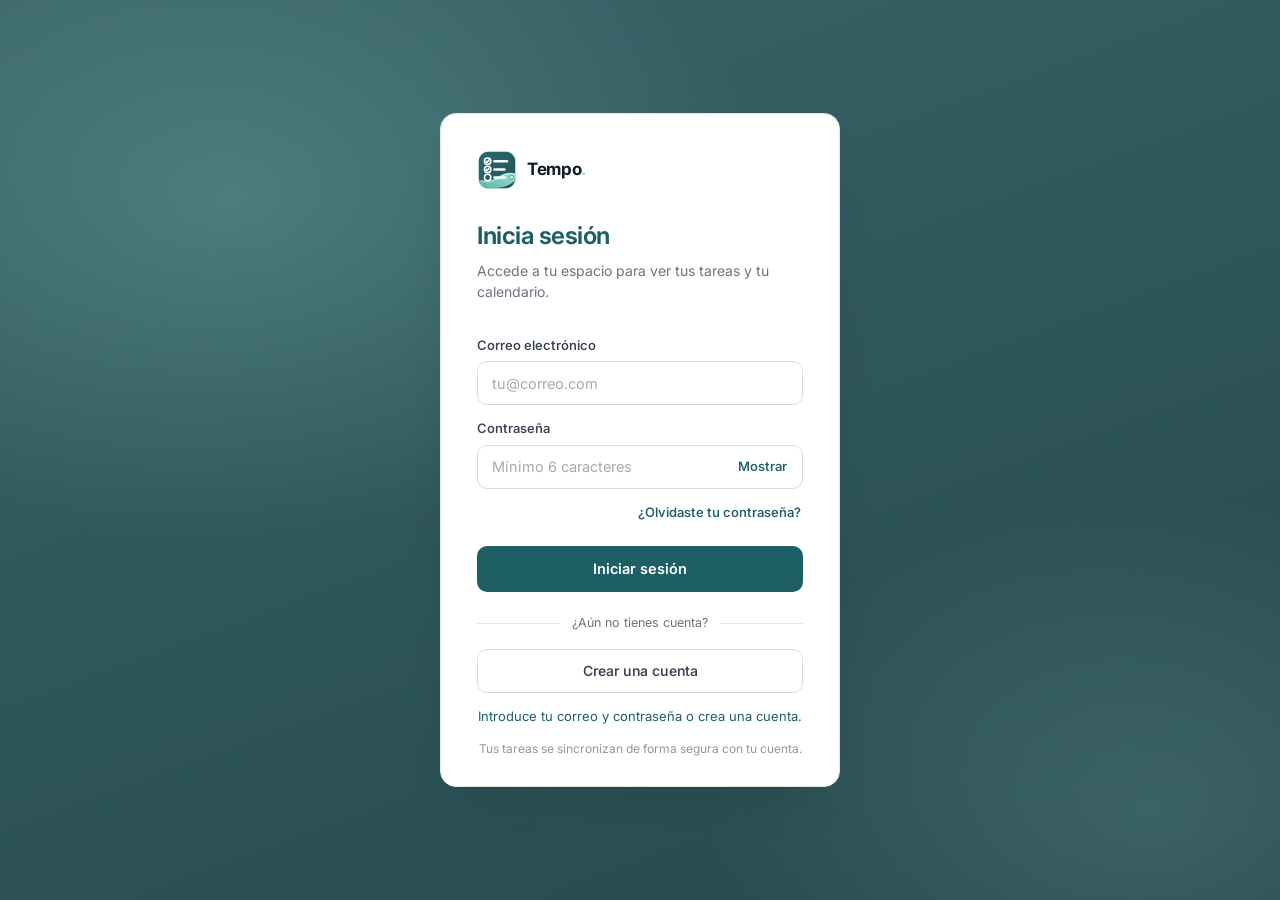
==== commit 6a2f8b14: "Rename APP Tempo - Supabase.html to index.html" ====
--- a/tempo/index.html
+++ b/tempo/index.html
@@ -480,14 +480,6 @@
 .hour-row{position:relative}
 .now-line{position:absolute;left:72px;right:0;height:2px;background:#374151;z-index:3;pointer-events:none}
 .now-line::before{content:"";position:absolute;left:-5px;top:-4px;width:10px;height:10px;border-radius:50%;background:#374151}
-.tpl-box{width:520px}
-.tpl-list{display:flex;flex-direction:column;gap:12px;margin-top:16px}
-.tpl-card{display:flex;align-items:center;justify-content:space-between;gap:16px;padding:16px 18px;border:1px solid var(--line);border-radius:12px;background:#fff}
-.tpl-card b{display:block;font-size:15px;color:var(--ink)}
-.tpl-card span{font-size:13px;color:var(--mute)}
-.rem-banner{position:fixed;right:20px;bottom:20px;z-index:60;background:#fff;border:1px solid var(--line);border-radius:12px;box-shadow:0 16px 40px -12px rgba(17,24,39,.35);padding:14px 16px;display:flex;align-items:center;gap:16px;max-width:360px}
-.rem-banner b{display:block;font-size:13px;color:var(--ink)}
-.rem-banner span{font-size:13.5px;color:var(--ink2)}
 @media (min-width:701px){
 .me{flex-wrap:wrap;row-gap:12px;padding:14px 10px}
 .me-info{flex:1;min-width:0}
@@ -612,6 +604,14 @@
 .lg-screen{background:radial-gradient(60% 55% at 18% 22%,rgba(132,196,184,.30) 0%,transparent 70%),radial-gradient(50% 50% at 90% 90%,rgba(164,224,211,.16) 0%,transparent 70%),linear-gradient(160deg,#3a6469 0%,#2e5559 55%,#26484c 100%)!important}
 .lg-forgot{align-self:flex-end;margin-top:4px;background:none;border:0;padding:4px 2px;font:inherit;font-size:13px;color:#1e5f66;font-weight:550;cursor:pointer}
 .lg-forgot:hover{text-decoration:underline}
+.fd-wrap{padding:36px 32px 28px;text-align:center}
+.fd-ic{width:64px;height:64px;border-radius:50%;background:var(--petrol-s);color:var(--petrol);display:grid;place-items:center;margin:0 auto 18px}
+.fd-ic svg{width:28px;height:28px;stroke:currentColor;fill:none;stroke-width:2.4;stroke-linecap:round;stroke-linejoin:round}
+.fd-wrap h2{font-size:22px;font-weight:650;letter-spacing:-.02em;margin:0 0 6px;color:var(--ink)}
+.fd-sub{margin:0 0 26px;font-size:14px;color:var(--mute);line-height:1.5}
+.fd-sub b{color:var(--ink2);font-weight:600}
+.fd-actions{display:flex;flex-direction:column;gap:10px}
+.fd-btn{width:100%;justify-content:center;height:44px;font-size:14px}
 </style>
 </head>
 <body>
@@ -633,7 +633,7 @@
         </g>
         <circle cx="55.5" cy="43.5" r="3.2" fill="#c9f5e9" stroke="#277b76" stroke-width="1"/>
       </svg></span>
-      <span class="lg-name">Tempo</span>
+      <span class="lg-name">Tempo<span style="color:#9fd5ce">.</span></span>
     </div>
     <h1>Inicia sesión</h1>
     <p class="lg-sub">Accede a tu espacio para ver tus tareas y tu calendario.</p>
@@ -1194,44 +1194,6 @@
   </div>`;
 }
 function renderHome(){ return renderHomeV5(); }
-function renderHomeOld(){
-  const T=state.tasks, open=T.filter(t=>t.status!=='hecha');
-  const hoy=open.filter(t=>t.due_date===t0).sort(cmpDate);
-  const late=open.filter(t=>t.due_date<t0).sort(cmpDate);
-  const wEnd=iso(addDays(new Date(),7));
-  const next=open.filter(t=>t.due_date>t0&&t.due_date<=wEnd).sort(cmpDate);
-  const done=T.filter(t=>t.status==='hecha').length;
-  const pct=T.length?Math.round(done/T.length*100):0;
-  const dateTxt=cap(new Date().toLocaleDateString('es-ES',{weekday:'long',day:'numeric',month:'long'}));
-  return `
-  <div class="page-h band">
-    <div><h1>${dateTxt}</h1><div class="sub">Resumen de tu día</div></div>
-    <button class="btn primary" data-act="new">${I('plus')} Nueva tarea</button>
-  </div>
-
-  <div class="stats">
-    <div class="stat"><div class="sh"><span class="sico"><svg viewBox="0 0 24 24"><rect x="3" y="4" width="18" height="18" rx="2"/><path d="M16 2v4M8 2v4M3 10h18"/></svg></span><span class="l">Para hoy</span></div><div class="v">${hoy.length}</div><div class="cap">Tareas con fecha de hoy</div></div>
-    <div class="stat"><div class="sh"><span class="sico"><svg viewBox="0 0 24 24"><circle cx="12" cy="12" r="9"/><path d="M12 7v5l3 2"/></svg></span><span class="l">Atrasadas</span></div><div class="v">${late.length}</div><div class="cap">Pendientes de días anteriores</div></div>
-    <div class="stat"><div class="sh"><span class="sico"><svg viewBox="0 0 24 24"><path d="M5 12h14M13 6l6 6-6 6"/></svg></span><span class="l">Próximos 7 días</span></div><div class="v">${next.length}</div><div class="cap">Entregas en la próxima semana</div></div>
-    <div class="stat"><div class="sh"><span class="sico"><svg viewBox="0 0 24 24"><circle cx="12" cy="12" r="9"/><path d="m8 12 3 3 5-6"/></svg></span><span class="l">Completado</span></div><div class="v">${pct}%</div><div class="pbar"><div style="width:${pct}%"></div></div></div>
-  </div>
-
-  <div class="sec">
-    <div class="sec-h"><h2>Hoy <span>${hoy.length}</span></h2><button class="link" data-act="go" data-view="calendar">Ver calendario</button></div>
-    ${listOrEmpty(hoy,'No tienes tareas para hoy.')}
-  </div>
-
-  ${late.length?`<div class="sec">
-    <div class="sec-h"><h2>Atrasadas <span>${late.length}</span></h2></div>
-    ${listOrEmpty(late,'')}
-  </div>`:''}
-
-  <div class="sec">
-    <div class="sec-h"><h2>Próximos 7 días <span>${next.length}</span></h2><button class="link" data-act="go" data-view="tasks">Ver todas</button></div>
-    ${listOrEmpty(next,'No hay entregas en la próxima semana.')}
-  </div>`;
-}
-
 function pill(t){
   const hora=t.due_time?`${t.due_time.slice(0,5)}${t.end_time?'–'+t.end_time.slice(0,5):''}`:'';
   return `<div class="ev ${t.status==='hecha'?'done':''} ${isLate(t)?'late':''}" style="--c:${TAG[t.tag][1]}" data-act="edit" data-id="${t.id}" draggable="true" data-drag="${t.id}" title="${esc(t.title)}">
@@ -1384,14 +1346,11 @@
   if(k!=='tag') return `<div class="opts nodot">${pills}</div>`;
   return `<div class="opts">${pills}</div><div class="cat-row"><button type="button" class="btn primary sm" data-act="cat-add">+ Nueva etiqueta</button>${state.form.tag&&TAG[state.form.tag]?'<button type="button" class="btn primary sm" data-act="cat-edit">Editar etiqueta</button>':''}</div>${catDraftHTML()}`;
 }
-function optsOld(k){
-  return `<div class="opts">${Object.entries(OPTS[k]).map(([v,[l,c]])=>`<button type="button" class="${state.form[k]===v?'on':''}" style="--c:${c}" data-act="pick" data-k="${k}" data-v="${v}">${l}</button>`).join('')}</div>`;
-}
 function readFormV4(){
   const f=state.form, g=id=>{const el=$('#'+id); return el?el.value:undefined;};
   if(!$('#f-title')) return;
   const cn=$('#cat-name'); if(cn&&state.catDraft) state.catDraft.name=cn.value;
-  f.title=g('f-title'); f.description=g('f-desc'); f.due_date=g('f-date')||t0; f.due_time=g('f-time'); f.end_time=g('f-end'); f.repeat=g('f-repeat'); f.reminder=g('f-remind');
+  f.title=g('f-title'); f.description=g('f-desc'); f.due_date=g('f-date')||t0; f.due_time=g('f-time'); f.end_time=g('f-end'); f.repeat=g('f-repeat');
 }
 function readForm(){ return readFormV4(); }
 function readFormOld(){
@@ -1448,26 +1407,6 @@
   setTimeout(()=>{ const c=$('#cat-name'); if(c){ c.focus(); c.setSelectionRange(c.value.length,c.value.length); return; } const el=$('#f-title'); if(el&&!el.value) el.focus(); },30);
 }
 function renderModal(){ const m=$('#modal'); const sc=m?m.scrollTop:0; renderModalV4(); const m2=$('#modal'); if(m2) m2.scrollTop=sc; }
-function renderModalOld(){
-  const f=state.form, isEdit=!!state.editing;
-  $('#modal').innerHTML = `
-    <h2>${isEdit?'Editar tarea':'Nueva tarea'}</h2>
-    <div class="sub">Completa los datos de la tarea</div>
-    <div class="f"><label for="f-title">Título</label><input id="f-title" type="text" style="width:100%" value="${esc(f.title)}" placeholder="Escribe el título"></div>
-    <div class="f"><label for="f-desc">Notas</label><textarea id="f-desc" rows="2" placeholder="Opcional">${esc(f.description)}</textarea></div>
-    <div class="g2">
-      <div class="f"><label for="f-date">Fecha</label><input id="f-date" type="date" value="${f.due_date}"></div>
-      <div class="f"><label for="f-time">Hora</label><input id="f-time" type="time" value="${f.due_time?f.due_time.slice(0,5):''}"></div>
-    </div>
-    <div class="f"><label>Etiqueta</label>${opts('tag')}</div>
-    <div class="f"><label>Prioridad</label>${opts('priority')}</div>
-    <div class="f"><label>Estado</label>${opts('status')}</div>
-    <div class="mf">
-      <div class="l">${isEdit?`<button class="btn danger" data-act="delete" data-id="${state.editing}">${I('trash')} Eliminar</button>`:''}</div>
-      <div class="l"><button class="btn secondary" data-act="cancel">Cancelar</button><button class="btn primary" data-act="save">Guardar</button></div>
-    </div>`;
-  setTimeout(()=>{ const el=$('#f-title'); if(el && !el.value) el.focus(); },30);
-}
 function openModal(task, day){
   state.editing = task ? task.id : null;
   state.form = task
@@ -1702,23 +1641,6 @@
     </div>`;
 }
 function renderFocus(){ return renderFocusV6(); }
-function renderFocusOld(){
-  const box=$('#focus .modal'); if(!box||!pomo) return;
-  if(pomo.done){ renderFocusDone(box); return; }
-  const open=state.tasks.filter(t=>t.status!=='hecha');
-  const t=state.tasks.find(x=>x.id===pomo.taskId);
-  box.innerHTML=`<div class="m-head"><div><h2>Modo enfoque</h2><div class="sub">${Math.round(pomo.total/60)} minutos de concentración en una tarea</div></div><button class="ibtn" data-fa="close" title="Cerrar">${I('plus').replace('<svg','<svg style="transform:rotate(45deg)"')}</button></div>
-    <div class="dur-row">${[15,25,45,60].map(m=>`<button class="pillbtn ${pomo.total===m*60?'on':''}" data-fa="dur" data-m="${m}" ${pomo.running?'disabled':''}>${m} min</button>`).join('')}</div>
-    <div class="dur-custom"><input id="focus-custom" type="number" min="1" max="240" placeholder="Otro tiempo (min)" ${pomo.running?'disabled':''}><button class="btn secondary sm" data-fa="custom" ${pomo.running?'disabled':''}>Usar</button></div>
-    <div class="focus-time">${fmtMin(pomo.left)}</div>
-    <div class="focus-task">${t?esc(t.title):'Sin tarea seleccionada'}</div>
-    <div class="f"><label for="focus-sel">Tarea</label><select class="sel" id="focus-sel" style="width:100%"><option value="">Elige una tarea</option>${open.map(x=>`<option value="${x.id}" ${x.id===pomo.taskId?'selected':''}>${esc(x.title)}</option>`).join('')}</select></div>
-    <div class="focus-actions">
-      <button class="btn primary" data-fa="${pomo.running?'pause':'start'}">${pomo.running?'Pausar':'Empezar'}</button>
-      <button class="btn secondary" data-fa="reset">Reiniciar</button>
-      <button class="btn ghost" data-fa="finish">Terminar</button>
-    </div>`;
-}
 function tickFocus(){
   if(!pomo) return;
   pomo.left--;
@@ -1800,14 +1722,17 @@
 function renderFocusDone(box){
   const t=state.tasks.find(x=>x.id===pomo.taskId);
   const canComplete=t && t.status!=='hecha';
-  box.innerHTML=`<div class="done-ic">${I('check')}</div>
+  const mins=Math.round(pomo.total/60);
+  box.innerHTML=`<div class="fd-wrap">
+    <div class="fd-ic">${I('check')}</div>
     <h2>Sesión completada</h2>
-    <div class="sub">${Math.round(pomo.total/60)} minutos de enfoque${t?` en “${esc(t.title)}”`:''}</div>
-    <div class="focus-actions">
-      ${canComplete?'<button class="btn primary" data-fa="complete">Marcar tarea como hecha</button>':''}
-      <button class="btn secondary" data-fa="again">Otra sesión</button>
-      <button class="btn ghost" data-fa="close">Cerrar</button>
-    </div>`;
+    <p class="fd-sub">${mins} ${mins===1?'minuto':'minutos'} de enfoque${t?` en <b>${esc(t.title)}</b>`:''}</p>
+    <div class="fd-actions">
+      ${canComplete?'<button type="button" class="btn primary fd-btn" data-fa="complete">Marcar tarea como hecha</button>':''}
+      <button type="button" class="btn secondary fd-btn" data-fa="again">Otra sesión</button>
+      <button type="button" class="btn ghost fd-btn" data-fa="close">Cerrar</button>
+    </div>
+  </div>`;
 }
 /* ---- Etiquetas personalizadas ---- */
 const CAT_PALETTE=['#0d3b41','#1f7d85','#56a3a8','#2f6f4f','#5a6b3a','#b08d57','#8c6a2f','#8a4b3c','#4b5a6b','#3b5b8c','#6b5b95','#7a4f6b'];
@@ -1878,80 +1803,11 @@
   }
 });
 /* ---- Plantillas, recordatorios y "more" ---- */
-const TEMPLATES=[
-  {id:'gym',name:'Rutina de gym',desc:'Lunes, miércoles y viernes',items:[
-    {off:0,title:'GYM',desc:'Pecho y tríceps',time:'15:00',end:'16:30',tag:'personal'},
-    {off:2,title:'GYM',desc:'Espalda y bíceps',time:'15:00',end:'16:30',tag:'personal'},
-    {off:4,title:'GYM',desc:'Pierna',time:'15:00',end:'16:30',tag:'personal'}]},
-  {id:'examenes',name:'Semana de exámenes',desc:'Repaso, simulacro y examen',items:[
-    {off:0,title:'Repasar temario',desc:'Apuntes y resúmenes',time:'17:00',end:'19:00',tag:'estudio'},
-    {off:2,title:'Simulacro de examen',desc:'Test completo cronometrado',time:'17:00',end:'18:30',tag:'estudio'},
-    {off:4,title:'Examen',desc:'',time:'09:00',end:'',tag:'estudio'}]}
-];
-function openTemplates(){
-  if($('#tpl')) return;
-  const w=document.createElement('div'); w.id='tpl'; w.className='ov open';
-  w.innerHTML=`<div class="modal tpl-box"><div class="m-head"><div><h2>Plantillas</h2><div class="sub">Crea varias tareas de golpe, empezando hoy</div></div><button class="ibtn" data-tpl-close title="Cerrar">${I('plus').replace('<svg','<svg style="transform:rotate(45deg)"')}</button></div>
-    <div class="tpl-list">${TEMPLATES.map(t=>`<div class="tpl-card"><div><b>${t.name}</b><span>${t.desc} · ${t.items.length} tareas</span></div><button class="btn primary sm" data-tpl="${t.id}">Crear</button></div>`).join('')}</div></div>`;
-  document.body.appendChild(w);
-  w.addEventListener('click', e=>{ if(e.target===w) closeTemplates(); });
-}
-function closeTemplates(){ const w=$('#tpl'); if(w) w.remove(); }
-function applyTemplate(id){
-  const tpl=TEMPLATES.find(x=>x.id===id); if(!tpl) return;
-  const base=new Date(); base.setHours(12,0,0,0);
-  const created=tpl.items.map(it=>{
-    const t={id:crypto.randomUUID(), title:it.title, description:it.desc||'', due_date:iso(addDays(base,it.off)), due_time:it.time||null, end_time:it.end||null, repeat:'none', reminder:'none', status:'none', tag:it.tag, priority:'none', subtasks:[], history:[], doneAt:null};
-    logChange(t,'Creada desde plantilla');
-    state.tasks.push(t); persistTask(t);
-    return t;
-  });
-  closeTemplates(); render();
-  toast(`${created.length} tareas creadas`);
-}
-
-function showReminderBanner(text){
-  const old=$('#rem-banner'); if(old) old.remove();
-  const b=document.createElement('div'); b.id='rem-banner'; b.className='rem-banner';
-  b.innerHTML=`<div><b>Recordatorio</b><span>${esc(text.replace(/^Recordatorio: /,''))}</span></div><button class="btn primary sm" data-rem-close>Entendido</button>`;
-  document.body.appendChild(b);
-}
 document.addEventListener('click', e=>{ if(e.target.closest('[data-rem-close]')){ const b=$('#rem-banner'); if(b) b.remove(); } });
-const REM_MIN={'15m':15,'1h':60,'1d':1440};
-function checkReminders(){
-  const now=Date.now();
-  let seen={}; try{ seen=JSON.parse(localStorage.getItem('tempo-reminded')||'{}'); }catch(e){}
-  state.tasks.forEach(t=>{
-    const m=REM_MIN[t.reminder]; if(!m||t.status==='hecha') return;
-    const due=new Date(t.due_date+'T'+(t.due_time?t.due_time.slice(0,5):'09:00')+':00').getTime();
-    const at=due-m*60000, key=t.id+'|'+t.due_date+'|'+t.reminder;
-    if(now>=at && now<due+3600000 && !seen[key]){
-      seen[key]=1; try{ localStorage.setItem('tempo-reminded',JSON.stringify(seen)); }catch(e){}
-      const body=(t.due_time?t.due_time.slice(0,5)+' · ':'')+t.title;
-      try{ if('Notification' in window && Notification.permission==='granted') new Notification('Tempo · recordatorio',{body}); }catch(e){}
-      showReminderBanner('Recordatorio: '+body);
-    }
-  });
-}
-
 setInterval(()=>{ if(state.view==='calendar'&&state.mode==='dia') render(); },60000);
 document.addEventListener('click', e=>{
   const more=e.target.closest('[data-act="more-day"]');
   if(more){ state.mode='dia'; state.anchor=pd(more.dataset.day); render(); return; }
-  const tp=e.target.closest('[data-act="templates"]');
-  if(tp){ openTemplates(); return; }
-  const ap=e.target.closest('[data-tpl]');
-  if(ap){ applyTemplate(ap.dataset.tpl); return; }
-  if(e.target.closest('[data-tpl-close]')){ closeTemplates(); return; }
-  const sv=e.target.closest('[data-act="save"]');
-  if(false){
-    if('Notification' in window && Notification.permission==='default'){ try{ Notification.requestPermission(); }catch(err){} }
-    const f=state.form, m=REM_MIN[f.reminder];
-    const due=new Date(f.due_date+'T'+(f.due_time?f.due_time.slice(0,5):'09:00')+':00');
-    const at=new Date(due.getTime()-m*60000);
-    const hh=String(at.getHours()).padStart(2,'0')+':'+String(at.getMinutes()).padStart(2,'0');
-    setTimeout(()=>toast('Recordatorio programado para las '+hh+' (mientras Tempo esté abierto)'),60);
-  }
 });
 
 /* ---- Repeticiones: crear las siguientes ocurrencias ---- */
